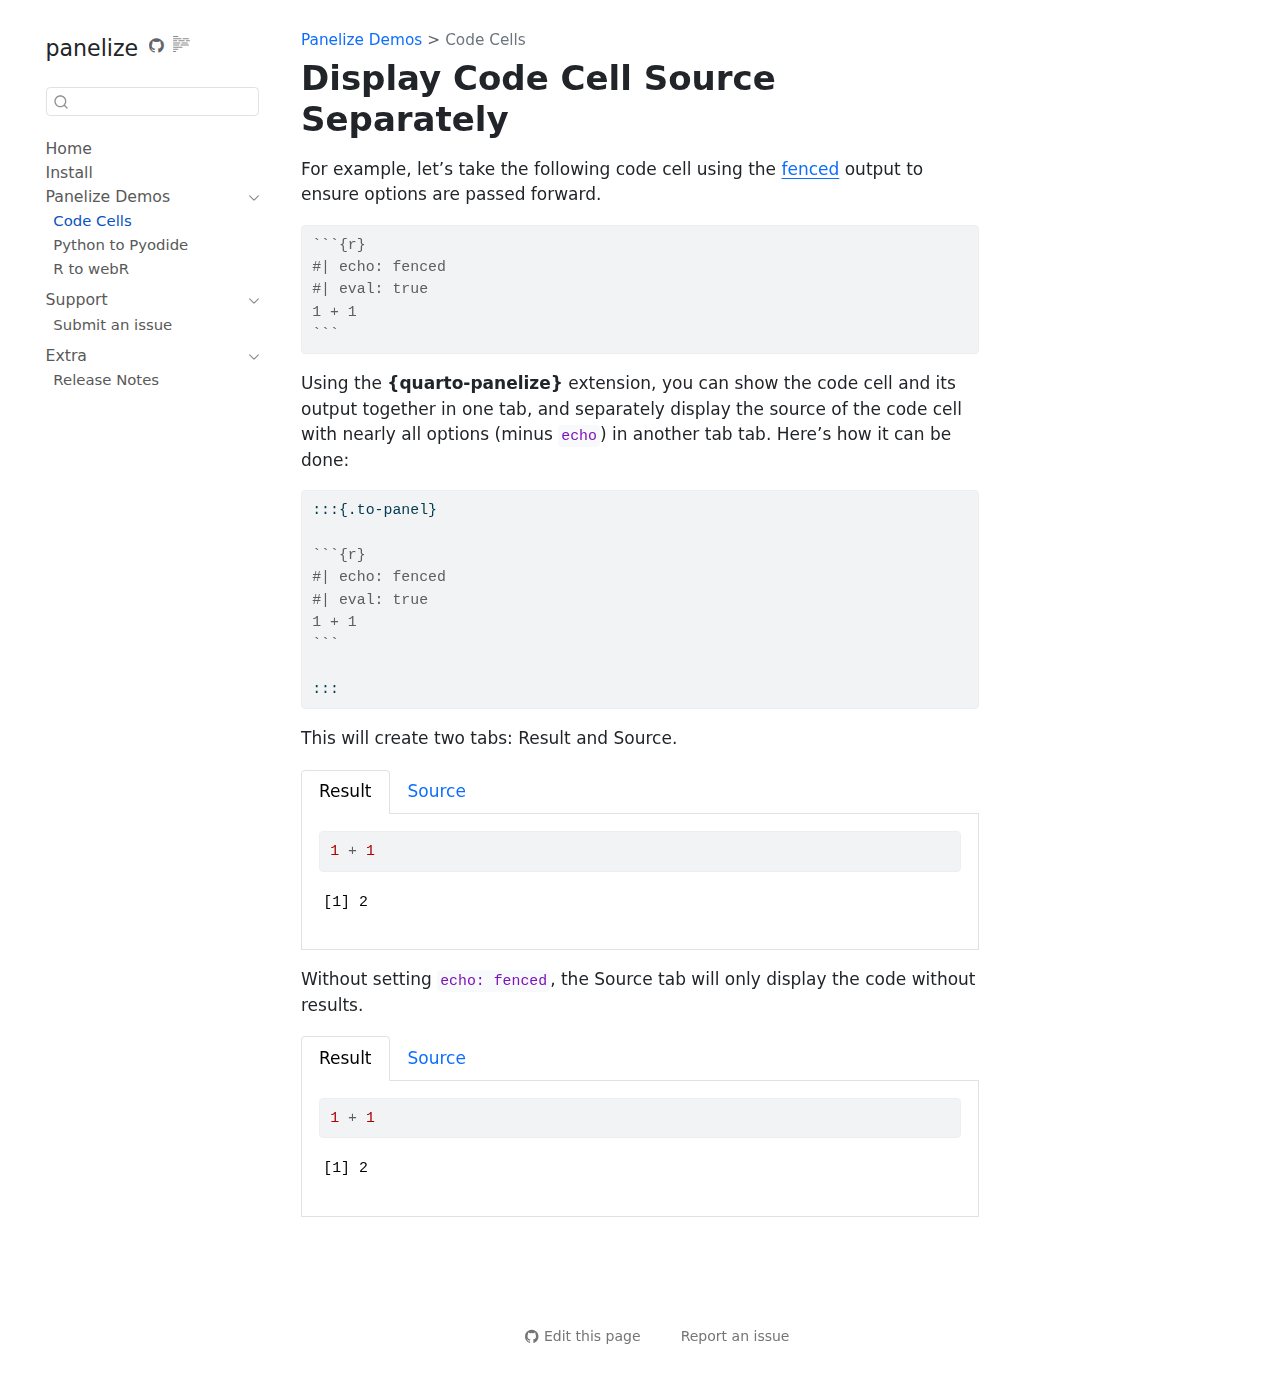
==== qpanelize-cell.html @ bc7ae016 "Built site for gh-pages" ====
<!DOCTYPE html>
<html xmlns="http://www.w3.org/1999/xhtml" lang="en" xml:lang="en"><head>

<meta charset="utf-8">
<meta name="generator" content="quarto-1.5.43">

<meta name="viewport" content="width=device-width, initial-scale=1.0, user-scalable=yes">


<title>panelize – Display Code Cell Source Separately</title>
<style>
code{white-space: pre-wrap;}
span.smallcaps{font-variant: small-caps;}
div.columns{display: flex; gap: min(4vw, 1.5em);}
div.column{flex: auto; overflow-x: auto;}
div.hanging-indent{margin-left: 1.5em; text-indent: -1.5em;}
ul.task-list{list-style: none;}
ul.task-list li input[type="checkbox"] {
  width: 0.8em;
  margin: 0 0.8em 0.2em -1em; /* quarto-specific, see https://github.com/quarto-dev/quarto-cli/issues/4556 */ 
  vertical-align: middle;
}
/* CSS for syntax highlighting */
pre > code.sourceCode { white-space: pre; position: relative; }
pre > code.sourceCode > span { line-height: 1.25; }
pre > code.sourceCode > span:empty { height: 1.2em; }
.sourceCode { overflow: visible; }
code.sourceCode > span { color: inherit; text-decoration: inherit; }
div.sourceCode { margin: 1em 0; }
pre.sourceCode { margin: 0; }
@media screen {
div.sourceCode { overflow: auto; }
}
@media print {
pre > code.sourceCode { white-space: pre-wrap; }
pre > code.sourceCode > span { display: inline-block; text-indent: -5em; padding-left: 5em; }
}
pre.numberSource code
  { counter-reset: source-line 0; }
pre.numberSource code > span
  { position: relative; left: -4em; counter-increment: source-line; }
pre.numberSource code > span > a:first-child::before
  { content: counter(source-line);
    position: relative; left: -1em; text-align: right; vertical-align: baseline;
    border: none; display: inline-block;
    -webkit-touch-callout: none; -webkit-user-select: none;
    -khtml-user-select: none; -moz-user-select: none;
    -ms-user-select: none; user-select: none;
    padding: 0 4px; width: 4em;
  }
pre.numberSource { margin-left: 3em;  padding-left: 4px; }
div.sourceCode
  {   }
@media screen {
pre > code.sourceCode > span > a:first-child::before { text-decoration: underline; }
}
</style>


<script src="site_libs/quarto-nav/quarto-nav.js"></script>
<script src="site_libs/quarto-nav/headroom.min.js"></script>
<script src="site_libs/clipboard/clipboard.min.js"></script>
<script src="site_libs/quarto-search/autocomplete.umd.js"></script>
<script src="site_libs/quarto-search/fuse.min.js"></script>
<script src="site_libs/quarto-search/quarto-search.js"></script>
<meta name="quarto:offset" content="./">
<script src="site_libs/quarto-html/quarto.js"></script>
<script src="site_libs/quarto-html/popper.min.js"></script>
<script src="site_libs/quarto-html/tippy.umd.min.js"></script>
<script src="site_libs/quarto-html/anchor.min.js"></script>
<link href="site_libs/quarto-html/tippy.css" rel="stylesheet">
<link href="site_libs/quarto-html/quarto-syntax-highlighting.css" rel="stylesheet" id="quarto-text-highlighting-styles">
<script src="site_libs/bootstrap/bootstrap.min.js"></script>
<link href="site_libs/bootstrap/bootstrap-icons.css" rel="stylesheet">
<link href="site_libs/bootstrap/bootstrap.min.css" rel="stylesheet" id="quarto-bootstrap" data-mode="light">
<script id="quarto-search-options" type="application/json">{
  "location": "sidebar",
  "copy-button": false,
  "collapse-after": 3,
  "panel-placement": "start",
  "type": "textbox",
  "limit": 50,
  "keyboard-shortcut": [
    "f",
    "/",
    "s"
  ],
  "show-item-context": false,
  "language": {
    "search-no-results-text": "No results",
    "search-matching-documents-text": "matching documents",
    "search-copy-link-title": "Copy link to search",
    "search-hide-matches-text": "Hide additional matches",
    "search-more-match-text": "more match in this document",
    "search-more-matches-text": "more matches in this document",
    "search-clear-button-title": "Clear",
    "search-text-placeholder": "",
    "search-detached-cancel-button-title": "Cancel",
    "search-submit-button-title": "Submit",
    "search-label": "Search"
  }
}</script>


</head>

<body class="nav-sidebar floating">

<div id="quarto-search-results"></div>
  <header id="quarto-header" class="headroom fixed-top">
  <nav class="quarto-secondary-nav">
    <div class="container-fluid d-flex">
      <button type="button" class="quarto-btn-toggle btn" data-bs-toggle="collapse" role="button" data-bs-target=".quarto-sidebar-collapse-item" aria-controls="quarto-sidebar" aria-expanded="false" aria-label="Toggle sidebar navigation" onclick="if (window.quartoToggleHeadroom) { window.quartoToggleHeadroom(); }">
        <i class="bi bi-layout-text-sidebar-reverse"></i>
      </button>
        <nav class="quarto-page-breadcrumbs" aria-label="breadcrumb"><ol class="breadcrumb"><li class="breadcrumb-item"><a href="./qpanelize-cell.html">Panelize Demos</a></li><li class="breadcrumb-item"><a href="./qpanelize-cell.html">Code Cells</a></li></ol></nav>
        <a class="flex-grow-1" role="navigation" data-bs-toggle="collapse" data-bs-target=".quarto-sidebar-collapse-item" aria-controls="quarto-sidebar" aria-expanded="false" aria-label="Toggle sidebar navigation" onclick="if (window.quartoToggleHeadroom) { window.quartoToggleHeadroom(); }">      
        </a>
      <button type="button" class="btn quarto-search-button" aria-label="Search" onclick="window.quartoOpenSearch();">
        <i class="bi bi-search"></i>
      </button>
    </div>
  </nav>
</header>
<!-- content -->
<div id="quarto-content" class="quarto-container page-columns page-rows-contents page-layout-article">
<!-- sidebar -->
  <nav id="quarto-sidebar" class="sidebar collapse collapse-horizontal quarto-sidebar-collapse-item sidebar-navigation floating overflow-auto">
    <div class="pt-lg-2 mt-2 text-left sidebar-header">
    <div class="sidebar-title mb-0 py-0">
      <a href="./">panelize</a> 
        <div class="sidebar-tools-main">
    <a href="https://github.com/coatless-quarto/panelize/" title="" class="quarto-navigation-tool px-1" aria-label=""><i class="bi bi-github"></i></a>
  <a href="" class="quarto-reader-toggle quarto-navigation-tool px-1" onclick="window.quartoToggleReader(); return false;" title="Toggle reader mode">
  <div class="quarto-reader-toggle-btn">
  <i class="bi"></i>
  </div>
</a>
</div>
    </div>
      </div>
        <div class="mt-2 flex-shrink-0 align-items-center">
        <div class="sidebar-search">
        <div id="quarto-search" class="" title="Search"></div>
        </div>
        </div>
    <div class="sidebar-menu-container"> 
    <ul class="list-unstyled mt-1">
        <li class="sidebar-item">
  <div class="sidebar-item-container"> 
  <a href="./index.html" class="sidebar-item-text sidebar-link">
 <span class="menu-text">Home</span></a>
  </div>
</li>
        <li class="sidebar-item">
  <div class="sidebar-item-container"> 
  <a href="./qpanelize-install.html" class="sidebar-item-text sidebar-link">
 <span class="menu-text">Install</span></a>
  </div>
</li>
        <li class="sidebar-item sidebar-item-section">
      <div class="sidebar-item-container"> 
            <a class="sidebar-item-text sidebar-link text-start" data-bs-toggle="collapse" data-bs-target="#quarto-sidebar-section-1" role="navigation" aria-expanded="true">
 <span class="menu-text">Panelize Demos</span></a>
          <a class="sidebar-item-toggle text-start" data-bs-toggle="collapse" data-bs-target="#quarto-sidebar-section-1" role="navigation" aria-expanded="true" aria-label="Toggle section">
            <i class="bi bi-chevron-right ms-2"></i>
          </a> 
      </div>
      <ul id="quarto-sidebar-section-1" class="collapse list-unstyled sidebar-section depth1 show">  
          <li class="sidebar-item">
  <div class="sidebar-item-container"> 
  <a href="./qpanelize-cell.html" class="sidebar-item-text sidebar-link active">
 <span class="menu-text">Code Cells</span></a>
  </div>
</li>
          <li class="sidebar-item">
  <div class="sidebar-item-container"> 
  <a href="./qpanelize-pyodide.html" class="sidebar-item-text sidebar-link">
 <span class="menu-text">Python to Pyodide</span></a>
  </div>
</li>
          <li class="sidebar-item">
  <div class="sidebar-item-container"> 
  <a href="./qpanelize-webr.html" class="sidebar-item-text sidebar-link">
 <span class="menu-text">R to webR</span></a>
  </div>
</li>
      </ul>
  </li>
        <li class="sidebar-item sidebar-item-section">
      <div class="sidebar-item-container"> 
            <a class="sidebar-item-text sidebar-link text-start" data-bs-toggle="collapse" data-bs-target="#quarto-sidebar-section-2" role="navigation" aria-expanded="true">
 <span class="menu-text">Support</span></a>
          <a class="sidebar-item-toggle text-start" data-bs-toggle="collapse" data-bs-target="#quarto-sidebar-section-2" role="navigation" aria-expanded="true" aria-label="Toggle section">
            <i class="bi bi-chevron-right ms-2"></i>
          </a> 
      </div>
      <ul id="quarto-sidebar-section-2" class="collapse list-unstyled sidebar-section depth1 show">  
          <li class="sidebar-item">
  <div class="sidebar-item-container"> 
  <a href="https://github.com/coatless-quarto/panelize/issues/new/choose" class="sidebar-item-text sidebar-link">
 <span class="menu-text">Submit an issue</span></a>
  </div>
</li>
      </ul>
  </li>
        <li class="sidebar-item sidebar-item-section">
      <div class="sidebar-item-container"> 
            <a class="sidebar-item-text sidebar-link text-start" data-bs-toggle="collapse" data-bs-target="#quarto-sidebar-section-3" role="navigation" aria-expanded="true">
 <span class="menu-text">Extra</span></a>
          <a class="sidebar-item-toggle text-start" data-bs-toggle="collapse" data-bs-target="#quarto-sidebar-section-3" role="navigation" aria-expanded="true" aria-label="Toggle section">
            <i class="bi bi-chevron-right ms-2"></i>
          </a> 
      </div>
      <ul id="quarto-sidebar-section-3" class="collapse list-unstyled sidebar-section depth1 show">  
          <li class="sidebar-item">
  <div class="sidebar-item-container"> 
  <a href="./qpanelize-release-notes.html" class="sidebar-item-text sidebar-link">
 <span class="menu-text">Release Notes</span></a>
  </div>
</li>
      </ul>
  </li>
    </ul>
    </div>
</nav>
<div id="quarto-sidebar-glass" class="quarto-sidebar-collapse-item" data-bs-toggle="collapse" data-bs-target=".quarto-sidebar-collapse-item"></div>
<!-- margin-sidebar -->
    <div id="quarto-margin-sidebar" class="sidebar margin-sidebar zindex-bottom">
        
    </div>
<!-- main -->
<main class="content" id="quarto-document-content">

<header id="title-block-header" class="quarto-title-block default"><nav class="quarto-page-breadcrumbs quarto-title-breadcrumbs d-none d-lg-block" aria-label="breadcrumb"><ol class="breadcrumb"><li class="breadcrumb-item"><a href="./qpanelize-cell.html">Panelize Demos</a></li><li class="breadcrumb-item"><a href="./qpanelize-cell.html">Code Cells</a></li></ol></nav>
<div class="quarto-title">
<h1 class="title">Display Code Cell Source Separately</h1>
</div>



<div class="quarto-title-meta">

    
  
    
  </div>
  


</header>


<p>For example, let’s take the following code cell using the <a href="https://quarto.org/docs/computations/execution-options.html#fenced-echo">fenced</a> output to ensure options are passed forward.</p>
<div class="sourceCode" id="cb1"><pre class="sourceCode markdown md code-with-copy"><code class="sourceCode markdown"><span id="cb1-1"><a href="#cb1-1" aria-hidden="true" tabindex="-1"></a><span class="in">```{r}</span></span>
<span id="cb1-2"><a href="#cb1-2" aria-hidden="true" tabindex="-1"></a><span class="in">#| echo: fenced</span></span>
<span id="cb1-3"><a href="#cb1-3" aria-hidden="true" tabindex="-1"></a><span class="in">#| eval: true</span></span>
<span id="cb1-4"><a href="#cb1-4" aria-hidden="true" tabindex="-1"></a><span class="in">1 + 1</span></span>
<span id="cb1-5"><a href="#cb1-5" aria-hidden="true" tabindex="-1"></a><span class="in">```</span></span></code><button title="Copy to Clipboard" class="code-copy-button"><i class="bi"></i></button></pre></div>
<p>Using the <strong>{quarto-panelize}</strong> extension, you can show the code cell and its output together in one tab, and separately display the source of the code cell with nearly all options (minus <code>echo</code>) in another tab tab. Here’s how it can be done:</p>
<div class="sourceCode" id="cb2"><pre class="sourceCode markdown md code-with-copy"><code class="sourceCode markdown"><span id="cb2-1"><a href="#cb2-1" aria-hidden="true" tabindex="-1"></a>:::{.to-panel}</span>
<span id="cb2-2"><a href="#cb2-2" aria-hidden="true" tabindex="-1"></a></span>
<span id="cb2-3"><a href="#cb2-3" aria-hidden="true" tabindex="-1"></a><span class="in">```{r}</span></span>
<span id="cb2-4"><a href="#cb2-4" aria-hidden="true" tabindex="-1"></a><span class="in">#| echo: fenced</span></span>
<span id="cb2-5"><a href="#cb2-5" aria-hidden="true" tabindex="-1"></a><span class="in">#| eval: true</span></span>
<span id="cb2-6"><a href="#cb2-6" aria-hidden="true" tabindex="-1"></a><span class="in">1 + 1</span></span>
<span id="cb2-7"><a href="#cb2-7" aria-hidden="true" tabindex="-1"></a><span class="in">```</span></span>
<span id="cb2-8"><a href="#cb2-8" aria-hidden="true" tabindex="-1"></a></span>
<span id="cb2-9"><a href="#cb2-9" aria-hidden="true" tabindex="-1"></a>:::</span></code><button title="Copy to Clipboard" class="code-copy-button"><i class="bi"></i></button></pre></div>
<p>This will create two tabs: Result and Source.</p>
<div class="tabset-margin-container"></div><div class="panel-tabset">
<ul class="nav nav-tabs" role="tablist"><li class="nav-item" role="presentation"><a class="nav-link active" id="tabset-1-1-tab" data-bs-toggle="tab" data-bs-target="#tabset-1-1" role="tab" aria-controls="tabset-1-1" aria-selected="true" aria-current="page">Result</a></li><li class="nav-item" role="presentation"><a class="nav-link" id="tabset-1-2-tab" data-bs-toggle="tab" data-bs-target="#tabset-1-2" role="tab" aria-controls="tabset-1-2" aria-selected="false">Source</a></li></ul>
<div class="tab-content">
<div id="tabset-1-1" class="tab-pane active" role="tabpanel" aria-labelledby="tabset-1-1-tab">
<div class="sourceCode cell-code" id="cb3"><pre class="sourceCode r code-with-copy"><code class="sourceCode r"><span id="cb3-1"><a href="#cb3-1" aria-hidden="true" tabindex="-1"></a><span class="dv">1</span> <span class="sc">+</span> <span class="dv">1</span></span></code><button title="Copy to Clipboard" class="code-copy-button"><i class="bi"></i></button></pre></div>
<div class="cell-output cell-output-stdout">
<pre><code>[1] 2</code></pre>
</div>
</div>
<div id="tabset-1-2" class="tab-pane" role="tabpanel" aria-labelledby="tabset-1-2-tab">
<div class="sourceCode cell-code" id="cb5"><pre class="sourceCode markdown md code-with-copy"><code class="sourceCode markdown"><span id="cb5-1"><a href="#cb5-1" aria-hidden="true" tabindex="-1"></a><span class="in">```{r}</span></span>
<span id="cb5-2"><a href="#cb5-2" aria-hidden="true" tabindex="-1"></a><span class="in">#| eval: true</span></span>
<span id="cb5-3"><a href="#cb5-3" aria-hidden="true" tabindex="-1"></a><span class="in">1 + 1</span></span>
<span id="cb5-4"><a href="#cb5-4" aria-hidden="true" tabindex="-1"></a><span class="in">```</span></span></code><button title="Copy to Clipboard" class="code-copy-button"><i class="bi"></i></button></pre></div>
</div>
</div>
</div>
<p>Without setting <code>echo: fenced</code>, the Source tab will only display the code without results.</p>
<div class="tabset-margin-container"></div><div class="panel-tabset">
<ul class="nav nav-tabs" role="tablist"><li class="nav-item" role="presentation"><a class="nav-link active" id="tabset-2-1-tab" data-bs-toggle="tab" data-bs-target="#tabset-2-1" role="tab" aria-controls="tabset-2-1" aria-selected="true">Result</a></li><li class="nav-item" role="presentation"><a class="nav-link" id="tabset-2-2-tab" data-bs-toggle="tab" data-bs-target="#tabset-2-2" role="tab" aria-controls="tabset-2-2" aria-selected="false">Source</a></li></ul>
<div class="tab-content">
<div id="tabset-2-1" class="tab-pane active" role="tabpanel" aria-labelledby="tabset-2-1-tab">
<div class="sourceCode cell-code" id="cb6"><pre class="sourceCode r code-with-copy"><code class="sourceCode r"><span id="cb6-1"><a href="#cb6-1" aria-hidden="true" tabindex="-1"></a><span class="dv">1</span> <span class="sc">+</span> <span class="dv">1</span></span></code><button title="Copy to Clipboard" class="code-copy-button"><i class="bi"></i></button></pre></div>
<div class="cell-output cell-output-stdout">
<pre><code>[1] 2</code></pre>
</div>
</div>
<div id="tabset-2-2" class="tab-pane" role="tabpanel" aria-labelledby="tabset-2-2-tab">
<div class="sourceCode cell-code" id="cb8"><pre class="sourceCode md code-with-copy"><code class="sourceCode markdown"><span id="cb8-1"><a href="#cb8-1" aria-hidden="true" tabindex="-1"></a>1 + 1</span></code><button title="Copy to Clipboard" class="code-copy-button"><i class="bi"></i></button></pre></div>
</div>
</div>
</div>



</main> <!-- /main -->
<script id="quarto-html-after-body" type="application/javascript">
window.document.addEventListener("DOMContentLoaded", function (event) {
  const toggleBodyColorMode = (bsSheetEl) => {
    const mode = bsSheetEl.getAttribute("data-mode");
    const bodyEl = window.document.querySelector("body");
    if (mode === "dark") {
      bodyEl.classList.add("quarto-dark");
      bodyEl.classList.remove("quarto-light");
    } else {
      bodyEl.classList.add("quarto-light");
      bodyEl.classList.remove("quarto-dark");
    }
  }
  const toggleBodyColorPrimary = () => {
    const bsSheetEl = window.document.querySelector("link#quarto-bootstrap");
    if (bsSheetEl) {
      toggleBodyColorMode(bsSheetEl);
    }
  }
  toggleBodyColorPrimary();  
  const icon = "";
  const anchorJS = new window.AnchorJS();
  anchorJS.options = {
    placement: 'right',
    icon: icon
  };
  anchorJS.add('.anchored');
  const isCodeAnnotation = (el) => {
    for (const clz of el.classList) {
      if (clz.startsWith('code-annotation-')) {                     
        return true;
      }
    }
    return false;
  }
  const onCopySuccess = function(e) {
    // button target
    const button = e.trigger;
    // don't keep focus
    button.blur();
    // flash "checked"
    button.classList.add('code-copy-button-checked');
    var currentTitle = button.getAttribute("title");
    button.setAttribute("title", "Copied!");
    let tooltip;
    if (window.bootstrap) {
      button.setAttribute("data-bs-toggle", "tooltip");
      button.setAttribute("data-bs-placement", "left");
      button.setAttribute("data-bs-title", "Copied!");
      tooltip = new bootstrap.Tooltip(button, 
        { trigger: "manual", 
          customClass: "code-copy-button-tooltip",
          offset: [0, -8]});
      tooltip.show();    
    }
    setTimeout(function() {
      if (tooltip) {
        tooltip.hide();
        button.removeAttribute("data-bs-title");
        button.removeAttribute("data-bs-toggle");
        button.removeAttribute("data-bs-placement");
      }
      button.setAttribute("title", currentTitle);
      button.classList.remove('code-copy-button-checked');
    }, 1000);
    // clear code selection
    e.clearSelection();
  }
  const getTextToCopy = function(trigger) {
      const codeEl = trigger.previousElementSibling.cloneNode(true);
      for (const childEl of codeEl.children) {
        if (isCodeAnnotation(childEl)) {
          childEl.remove();
        }
      }
      return codeEl.innerText;
  }
  const clipboard = new window.ClipboardJS('.code-copy-button:not([data-in-quarto-modal])', {
    text: getTextToCopy
  });
  clipboard.on('success', onCopySuccess);
  if (window.document.getElementById('quarto-embedded-source-code-modal')) {
    // For code content inside modals, clipBoardJS needs to be initialized with a container option
    // TODO: Check when it could be a function (https://github.com/zenorocha/clipboard.js/issues/860)
    const clipboardModal = new window.ClipboardJS('.code-copy-button[data-in-quarto-modal]', {
      text: getTextToCopy,
      container: window.document.getElementById('quarto-embedded-source-code-modal')
    });
    clipboardModal.on('success', onCopySuccess);
  }
    var localhostRegex = new RegExp(/^(?:http|https):\/\/localhost\:?[0-9]*\//);
    var mailtoRegex = new RegExp(/^mailto:/);
      var filterRegex = new RegExp("https:\/\/coatless-quarto\.github\.io\/panelize\/");
    var isInternal = (href) => {
        return filterRegex.test(href) || localhostRegex.test(href) || mailtoRegex.test(href);
    }
    // Inspect non-navigation links and adorn them if external
 	var links = window.document.querySelectorAll('a[href]:not(.nav-link):not(.navbar-brand):not(.toc-action):not(.sidebar-link):not(.sidebar-item-toggle):not(.pagination-link):not(.no-external):not([aria-hidden]):not(.dropdown-item):not(.quarto-navigation-tool):not(.about-link)');
    for (var i=0; i<links.length; i++) {
      const link = links[i];
      if (!isInternal(link.href)) {
        // undo the damage that might have been done by quarto-nav.js in the case of
        // links that we want to consider external
        if (link.dataset.originalHref !== undefined) {
          link.href = link.dataset.originalHref;
        }
      }
    }
  function tippyHover(el, contentFn, onTriggerFn, onUntriggerFn) {
    const config = {
      allowHTML: true,
      maxWidth: 500,
      delay: 100,
      arrow: false,
      appendTo: function(el) {
          return el.parentElement;
      },
      interactive: true,
      interactiveBorder: 10,
      theme: 'quarto',
      placement: 'bottom-start',
    };
    if (contentFn) {
      config.content = contentFn;
    }
    if (onTriggerFn) {
      config.onTrigger = onTriggerFn;
    }
    if (onUntriggerFn) {
      config.onUntrigger = onUntriggerFn;
    }
    window.tippy(el, config); 
  }
  const noterefs = window.document.querySelectorAll('a[role="doc-noteref"]');
  for (var i=0; i<noterefs.length; i++) {
    const ref = noterefs[i];
    tippyHover(ref, function() {
      // use id or data attribute instead here
      let href = ref.getAttribute('data-footnote-href') || ref.getAttribute('href');
      try { href = new URL(href).hash; } catch {}
      const id = href.replace(/^#\/?/, "");
      const note = window.document.getElementById(id);
      if (note) {
        return note.innerHTML;
      } else {
        return "";
      }
    });
  }
  const xrefs = window.document.querySelectorAll('a.quarto-xref');
  const processXRef = (id, note) => {
    // Strip column container classes
    const stripColumnClz = (el) => {
      el.classList.remove("page-full", "page-columns");
      if (el.children) {
        for (const child of el.children) {
          stripColumnClz(child);
        }
      }
    }
    stripColumnClz(note)
    if (id === null || id.startsWith('sec-')) {
      // Special case sections, only their first couple elements
      const container = document.createElement("div");
      if (note.children && note.children.length > 2) {
        container.appendChild(note.children[0].cloneNode(true));
        for (let i = 1; i < note.children.length; i++) {
          const child = note.children[i];
          if (child.tagName === "P" && child.innerText === "") {
            continue;
          } else {
            container.appendChild(child.cloneNode(true));
            break;
          }
        }
        if (window.Quarto?.typesetMath) {
          window.Quarto.typesetMath(container);
        }
        return container.innerHTML
      } else {
        if (window.Quarto?.typesetMath) {
          window.Quarto.typesetMath(note);
        }
        return note.innerHTML;
      }
    } else {
      // Remove any anchor links if they are present
      const anchorLink = note.querySelector('a.anchorjs-link');
      if (anchorLink) {
        anchorLink.remove();
      }
      if (window.Quarto?.typesetMath) {
        window.Quarto.typesetMath(note);
      }
      // TODO in 1.5, we should make sure this works without a callout special case
      if (note.classList.contains("callout")) {
        return note.outerHTML;
      } else {
        return note.innerHTML;
      }
    }
  }
  for (var i=0; i<xrefs.length; i++) {
    const xref = xrefs[i];
    tippyHover(xref, undefined, function(instance) {
      instance.disable();
      let url = xref.getAttribute('href');
      let hash = undefined; 
      if (url.startsWith('#')) {
        hash = url;
      } else {
        try { hash = new URL(url).hash; } catch {}
      }
      if (hash) {
        const id = hash.replace(/^#\/?/, "");
        const note = window.document.getElementById(id);
        if (note !== null) {
          try {
            const html = processXRef(id, note.cloneNode(true));
            instance.setContent(html);
          } finally {
            instance.enable();
            instance.show();
          }
        } else {
          // See if we can fetch this
          fetch(url.split('#')[0])
          .then(res => res.text())
          .then(html => {
            const parser = new DOMParser();
            const htmlDoc = parser.parseFromString(html, "text/html");
            const note = htmlDoc.getElementById(id);
            if (note !== null) {
              const html = processXRef(id, note);
              instance.setContent(html);
            } 
          }).finally(() => {
            instance.enable();
            instance.show();
          });
        }
      } else {
        // See if we can fetch a full url (with no hash to target)
        // This is a special case and we should probably do some content thinning / targeting
        fetch(url)
        .then(res => res.text())
        .then(html => {
          const parser = new DOMParser();
          const htmlDoc = parser.parseFromString(html, "text/html");
          const note = htmlDoc.querySelector('main.content');
          if (note !== null) {
            // This should only happen for chapter cross references
            // (since there is no id in the URL)
            // remove the first header
            if (note.children.length > 0 && note.children[0].tagName === "HEADER") {
              note.children[0].remove();
            }
            const html = processXRef(null, note);
            instance.setContent(html);
          } 
        }).finally(() => {
          instance.enable();
          instance.show();
        });
      }
    }, function(instance) {
    });
  }
      let selectedAnnoteEl;
      const selectorForAnnotation = ( cell, annotation) => {
        let cellAttr = 'data-code-cell="' + cell + '"';
        let lineAttr = 'data-code-annotation="' +  annotation + '"';
        const selector = 'span[' + cellAttr + '][' + lineAttr + ']';
        return selector;
      }
      const selectCodeLines = (annoteEl) => {
        const doc = window.document;
        const targetCell = annoteEl.getAttribute("data-target-cell");
        const targetAnnotation = annoteEl.getAttribute("data-target-annotation");
        const annoteSpan = window.document.querySelector(selectorForAnnotation(targetCell, targetAnnotation));
        const lines = annoteSpan.getAttribute("data-code-lines").split(",");
        const lineIds = lines.map((line) => {
          return targetCell + "-" + line;
        })
        let top = null;
        let height = null;
        let parent = null;
        if (lineIds.length > 0) {
            //compute the position of the single el (top and bottom and make a div)
            const el = window.document.getElementById(lineIds[0]);
            top = el.offsetTop;
            height = el.offsetHeight;
            parent = el.parentElement.parentElement;
          if (lineIds.length > 1) {
            const lastEl = window.document.getElementById(lineIds[lineIds.length - 1]);
            const bottom = lastEl.offsetTop + lastEl.offsetHeight;
            height = bottom - top;
          }
          if (top !== null && height !== null && parent !== null) {
            // cook up a div (if necessary) and position it 
            let div = window.document.getElementById("code-annotation-line-highlight");
            if (div === null) {
              div = window.document.createElement("div");
              div.setAttribute("id", "code-annotation-line-highlight");
              div.style.position = 'absolute';
              parent.appendChild(div);
            }
            div.style.top = top - 2 + "px";
            div.style.height = height + 4 + "px";
            div.style.left = 0;
            let gutterDiv = window.document.getElementById("code-annotation-line-highlight-gutter");
            if (gutterDiv === null) {
              gutterDiv = window.document.createElement("div");
              gutterDiv.setAttribute("id", "code-annotation-line-highlight-gutter");
              gutterDiv.style.position = 'absolute';
              const codeCell = window.document.getElementById(targetCell);
              const gutter = codeCell.querySelector('.code-annotation-gutter');
              gutter.appendChild(gutterDiv);
            }
            gutterDiv.style.top = top - 2 + "px";
            gutterDiv.style.height = height + 4 + "px";
          }
          selectedAnnoteEl = annoteEl;
        }
      };
      const unselectCodeLines = () => {
        const elementsIds = ["code-annotation-line-highlight", "code-annotation-line-highlight-gutter"];
        elementsIds.forEach((elId) => {
          const div = window.document.getElementById(elId);
          if (div) {
            div.remove();
          }
        });
        selectedAnnoteEl = undefined;
      };
        // Handle positioning of the toggle
    window.addEventListener(
      "resize",
      throttle(() => {
        elRect = undefined;
        if (selectedAnnoteEl) {
          selectCodeLines(selectedAnnoteEl);
        }
      }, 10)
    );
    function throttle(fn, ms) {
    let throttle = false;
    let timer;
      return (...args) => {
        if(!throttle) { // first call gets through
            fn.apply(this, args);
            throttle = true;
        } else { // all the others get throttled
            if(timer) clearTimeout(timer); // cancel #2
            timer = setTimeout(() => {
              fn.apply(this, args);
              timer = throttle = false;
            }, ms);
        }
      };
    }
      // Attach click handler to the DT
      const annoteDls = window.document.querySelectorAll('dt[data-target-cell]');
      for (const annoteDlNode of annoteDls) {
        annoteDlNode.addEventListener('click', (event) => {
          const clickedEl = event.target;
          if (clickedEl !== selectedAnnoteEl) {
            unselectCodeLines();
            const activeEl = window.document.querySelector('dt[data-target-cell].code-annotation-active');
            if (activeEl) {
              activeEl.classList.remove('code-annotation-active');
            }
            selectCodeLines(clickedEl);
            clickedEl.classList.add('code-annotation-active');
          } else {
            // Unselect the line
            unselectCodeLines();
            clickedEl.classList.remove('code-annotation-active');
          }
        });
      }
  const findCites = (el) => {
    const parentEl = el.parentElement;
    if (parentEl) {
      const cites = parentEl.dataset.cites;
      if (cites) {
        return {
          el,
          cites: cites.split(' ')
        };
      } else {
        return findCites(el.parentElement)
      }
    } else {
      return undefined;
    }
  };
  var bibliorefs = window.document.querySelectorAll('a[role="doc-biblioref"]');
  for (var i=0; i<bibliorefs.length; i++) {
    const ref = bibliorefs[i];
    const citeInfo = findCites(ref);
    if (citeInfo) {
      tippyHover(citeInfo.el, function() {
        var popup = window.document.createElement('div');
        citeInfo.cites.forEach(function(cite) {
          var citeDiv = window.document.createElement('div');
          citeDiv.classList.add('hanging-indent');
          citeDiv.classList.add('csl-entry');
          var biblioDiv = window.document.getElementById('ref-' + cite);
          if (biblioDiv) {
            citeDiv.innerHTML = biblioDiv.innerHTML;
          }
          popup.appendChild(citeDiv);
        });
        return popup.innerHTML;
      });
    }
  }
});
</script>
</div> <!-- /content -->




<footer class="footer"><div class="nav-footer"><div class="nav-footer-center"><div class="toc-actions"><ul><li><a href="https://github.com/coatless-quarto/panelize/edit/main/qpanelize-cell.qmd" class="toc-action"><i class="bi bi-github"></i>Edit this page</a></li><li><a href="https://github.com/coatless-quarto/panelize/issues/new" class="toc-action"><i class="bi empty"></i>Report an issue</a></li></ul></div></div></div></footer></body></html>
---- site_libs/quarto-html/tippy.css ----
.tippy-box[data-animation=fade][data-state=hidden]{opacity:0}[data-tippy-root]{max-width:calc(100vw - 10px)}.tippy-box{position:relative;background-color:#333;color:#fff;border-radius:4px;font-size:14px;line-height:1.4;white-space:normal;outline:0;transition-property:transform,visibility,opacity}.tippy-box[data-placement^=top]>.tippy-arrow{bottom:0}.tippy-box[data-placement^=top]>.tippy-arrow:before{bottom:-7px;left:0;border-width:8px 8px 0;border-top-color:initial;transform-origin:center top}.tippy-box[data-placement^=bottom]>.tippy-arrow{top:0}.tippy-box[data-placement^=bottom]>.tippy-arrow:before{top:-7px;left:0;border-width:0 8px 8px;border-bottom-color:initial;transform-origin:center bottom}.tippy-box[data-placement^=left]>.tippy-arrow{right:0}.tippy-box[data-placement^=left]>.tippy-arrow:before{border-width:8px 0 8px 8px;border-left-color:initial;right:-7px;transform-origin:center left}.tippy-box[data-placement^=right]>.tippy-arrow{left:0}.tippy-box[data-placement^=right]>.tippy-arrow:before{left:-7px;border-width:8px 8px 8px 0;border-right-color:initial;transform-origin:center right}.tippy-box[data-inertia][data-state=visible]{transition-timing-function:cubic-bezier(.54,1.5,.38,1.11)}.tippy-arrow{width:16px;height:16px;color:#333}.tippy-arrow:before{content:"";position:absolute;border-color:transparent;border-style:solid}.tippy-content{position:relative;padding:5px 9px;z-index:1}
---- site_libs/quarto-html/quarto-syntax-highlighting.css ----
/* quarto syntax highlight colors */
:root {
  --quarto-hl-ot-color: #003B4F;
  --quarto-hl-at-color: #657422;
  --quarto-hl-ss-color: #20794D;
  --quarto-hl-an-color: #5E5E5E;
  --quarto-hl-fu-color: #4758AB;
  --quarto-hl-st-color: #20794D;
  --quarto-hl-cf-color: #003B4F;
  --quarto-hl-op-color: #5E5E5E;
  --quarto-hl-er-color: #AD0000;
  --quarto-hl-bn-color: #AD0000;
  --quarto-hl-al-color: #AD0000;
  --quarto-hl-va-color: #111111;
  --quarto-hl-bu-color: inherit;
  --quarto-hl-ex-color: inherit;
  --quarto-hl-pp-color: #AD0000;
  --quarto-hl-in-color: #5E5E5E;
  --quarto-hl-vs-color: #20794D;
  --quarto-hl-wa-color: #5E5E5E;
  --quarto-hl-do-color: #5E5E5E;
  --quarto-hl-im-color: #00769E;
  --quarto-hl-ch-color: #20794D;
  --quarto-hl-dt-color: #AD0000;
  --quarto-hl-fl-color: #AD0000;
  --quarto-hl-co-color: #5E5E5E;
  --quarto-hl-cv-color: #5E5E5E;
  --quarto-hl-cn-color: #8f5902;
  --quarto-hl-sc-color: #5E5E5E;
  --quarto-hl-dv-color: #AD0000;
  --quarto-hl-kw-color: #003B4F;
}

/* other quarto variables */
:root {
  --quarto-font-monospace: SFMono-Regular, Menlo, Monaco, Consolas, "Liberation Mono", "Courier New", monospace;
}

pre > code.sourceCode > span {
  color: #003B4F;
}

code span {
  color: #003B4F;
}

code.sourceCode > span {
  color: #003B4F;
}

div.sourceCode,
div.sourceCode pre.sourceCode {
  color: #003B4F;
}

code span.ot {
  color: #003B4F;
  font-style: inherit;
}

code span.at {
  color: #657422;
  font-style: inherit;
}

code span.ss {
  color: #20794D;
  font-style: inherit;
}

code span.an {
  color: #5E5E5E;
  font-style: inherit;
}

code span.fu {
  color: #4758AB;
  font-style: inherit;
}

code span.st {
  color: #20794D;
  font-style: inherit;
}

code span.cf {
  color: #003B4F;
  font-weight: bold;
  font-style: inherit;
}

code span.op {
  color: #5E5E5E;
  font-style: inherit;
}

code span.er {
  color: #AD0000;
  font-style: inherit;
}

code span.bn {
  color: #AD0000;
  font-style: inherit;
}

code span.al {
  color: #AD0000;
  font-style: inherit;
}

code span.va {
  color: #111111;
  font-style: inherit;
}

code span.bu {
  font-style: inherit;
}

code span.ex {
  font-style: inherit;
}

code span.pp {
  color: #AD0000;
  font-style: inherit;
}

code span.in {
  color: #5E5E5E;
  font-style: inherit;
}

code span.vs {
  color: #20794D;
  font-style: inherit;
}

code span.wa {
  color: #5E5E5E;
  font-style: italic;
}

code span.do {
  color: #5E5E5E;
  font-style: italic;
}

code span.im {
  color: #00769E;
  font-style: inherit;
}

code span.ch {
  color: #20794D;
  font-style: inherit;
}

code span.dt {
  color: #AD0000;
  font-style: inherit;
}

code span.fl {
  color: #AD0000;
  font-style: inherit;
}

code span.co {
  color: #5E5E5E;
  font-style: inherit;
}

code span.cv {
  color: #5E5E5E;
  font-style: italic;
}

code span.cn {
  color: #8f5902;
  font-style: inherit;
}

code span.sc {
  color: #5E5E5E;
  font-style: inherit;
}

code span.dv {
  color: #AD0000;
  font-style: inherit;
}

code span.kw {
  color: #003B4F;
  font-weight: bold;
  font-style: inherit;
}

.prevent-inlining {
  content: "</";
}

/*# sourceMappingURL=debc5d5d77c3f9108843748ff7464032.css.map */
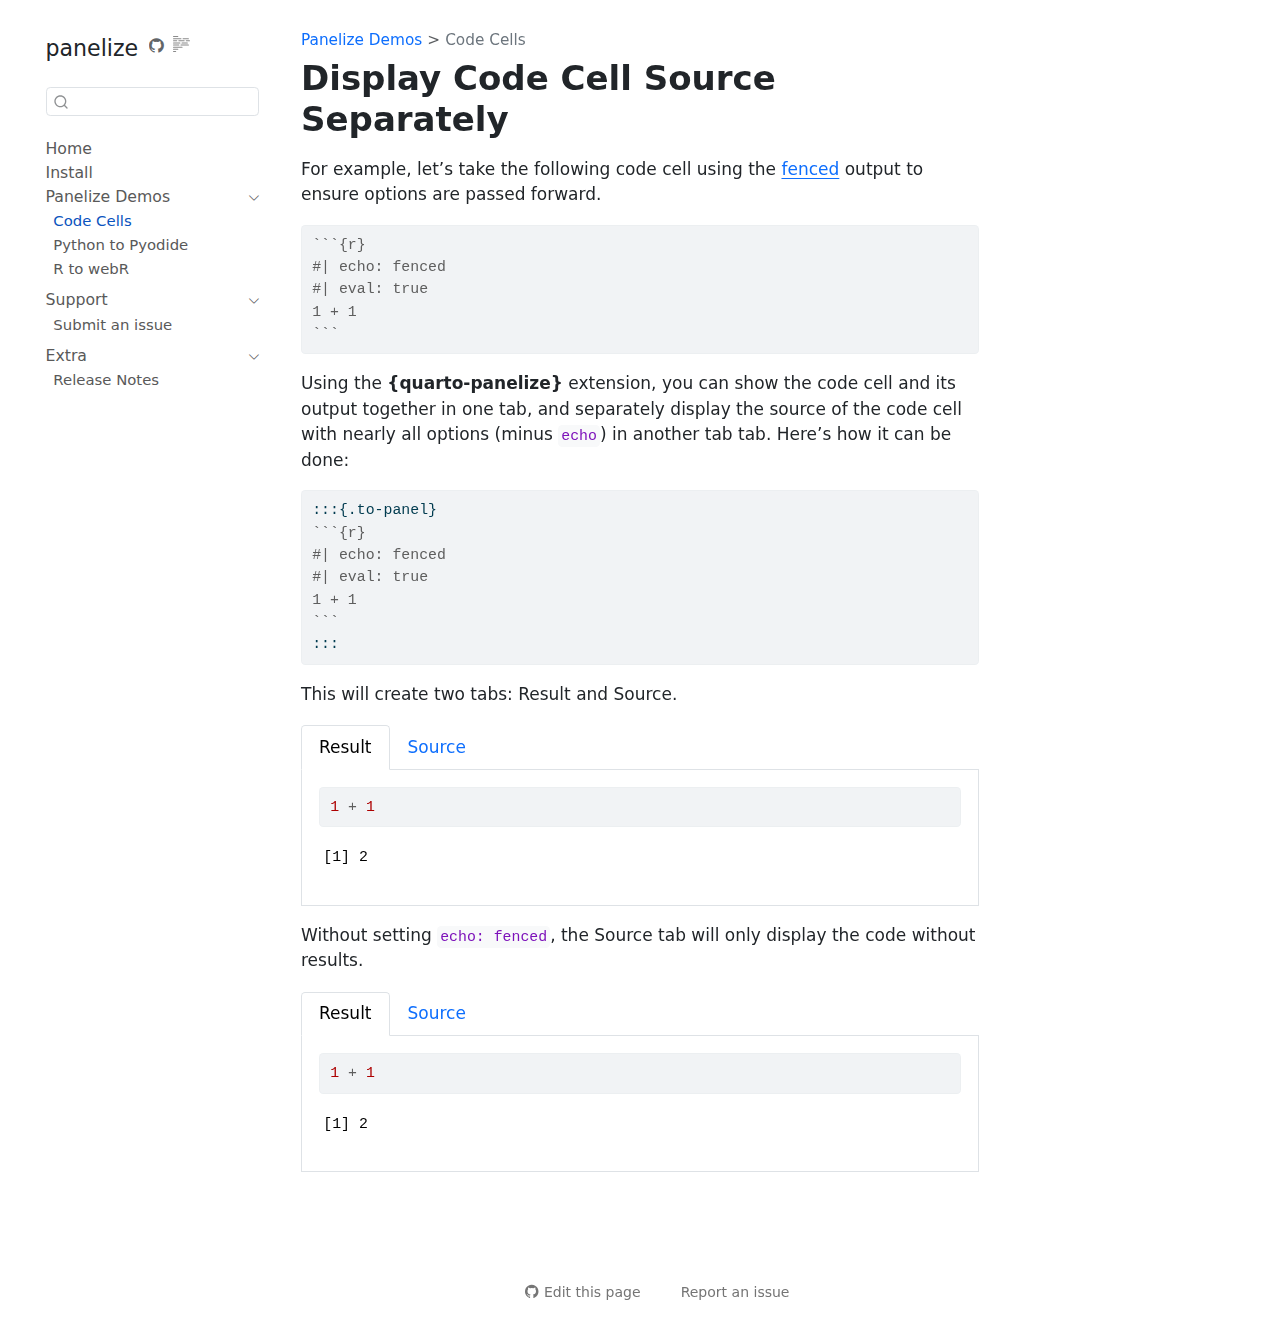
==== commit f23f8644: "Built site for gh-pages" ====
--- a/qpanelize-cell.html
+++ b/qpanelize-cell.html
@@ -259,14 +259,12 @@
 <span id="cb1-5"><a href="#cb1-5" aria-hidden="true" tabindex="-1"></a><span class="in">```</span></span></code><button title="Copy to Clipboard" class="code-copy-button"><i class="bi"></i></button></pre></div>
 <p>Using the <strong>{quarto-panelize}</strong> extension, you can show the code cell and its output together in one tab, and separately display the source of the code cell with nearly all options (minus <code>echo</code>) in another tab tab. Here’s how it can be done:</p>
 <div class="sourceCode" id="cb2"><pre class="sourceCode markdown md code-with-copy"><code class="sourceCode markdown"><span id="cb2-1"><a href="#cb2-1" aria-hidden="true" tabindex="-1"></a>:::{.to-panel}</span>
-<span id="cb2-2"><a href="#cb2-2" aria-hidden="true" tabindex="-1"></a></span>
-<span id="cb2-3"><a href="#cb2-3" aria-hidden="true" tabindex="-1"></a><span class="in">```{r}</span></span>
-<span id="cb2-4"><a href="#cb2-4" aria-hidden="true" tabindex="-1"></a><span class="in">#| echo: fenced</span></span>
-<span id="cb2-5"><a href="#cb2-5" aria-hidden="true" tabindex="-1"></a><span class="in">#| eval: true</span></span>
-<span id="cb2-6"><a href="#cb2-6" aria-hidden="true" tabindex="-1"></a><span class="in">1 + 1</span></span>
-<span id="cb2-7"><a href="#cb2-7" aria-hidden="true" tabindex="-1"></a><span class="in">```</span></span>
-<span id="cb2-8"><a href="#cb2-8" aria-hidden="true" tabindex="-1"></a></span>
-<span id="cb2-9"><a href="#cb2-9" aria-hidden="true" tabindex="-1"></a>:::</span></code><button title="Copy to Clipboard" class="code-copy-button"><i class="bi"></i></button></pre></div>
+<span id="cb2-2"><a href="#cb2-2" aria-hidden="true" tabindex="-1"></a><span class="in">```{r}</span></span>
+<span id="cb2-3"><a href="#cb2-3" aria-hidden="true" tabindex="-1"></a><span class="in">#| echo: fenced</span></span>
+<span id="cb2-4"><a href="#cb2-4" aria-hidden="true" tabindex="-1"></a><span class="in">#| eval: true</span></span>
+<span id="cb2-5"><a href="#cb2-5" aria-hidden="true" tabindex="-1"></a><span class="in">1 + 1</span></span>
+<span id="cb2-6"><a href="#cb2-6" aria-hidden="true" tabindex="-1"></a><span class="in">```</span></span>
+<span id="cb2-7"><a href="#cb2-7" aria-hidden="true" tabindex="-1"></a>:::</span></code><button title="Copy to Clipboard" class="code-copy-button"><i class="bi"></i></button></pre></div>
 <p>This will create two tabs: Result and Source.</p>
 <div class="tabset-margin-container"></div><div class="panel-tabset">
 <ul class="nav nav-tabs" role="tablist"><li class="nav-item" role="presentation"><a class="nav-link active" id="tabset-1-1-tab" data-bs-toggle="tab" data-bs-target="#tabset-1-1" role="tab" aria-controls="tabset-1-1" aria-selected="true" aria-current="page">Result</a></li><li class="nav-item" role="presentation"><a class="nav-link" id="tabset-1-2-tab" data-bs-toggle="tab" data-bs-target="#tabset-1-2" role="tab" aria-controls="tabset-1-2" aria-selected="false">Source</a></li></ul>
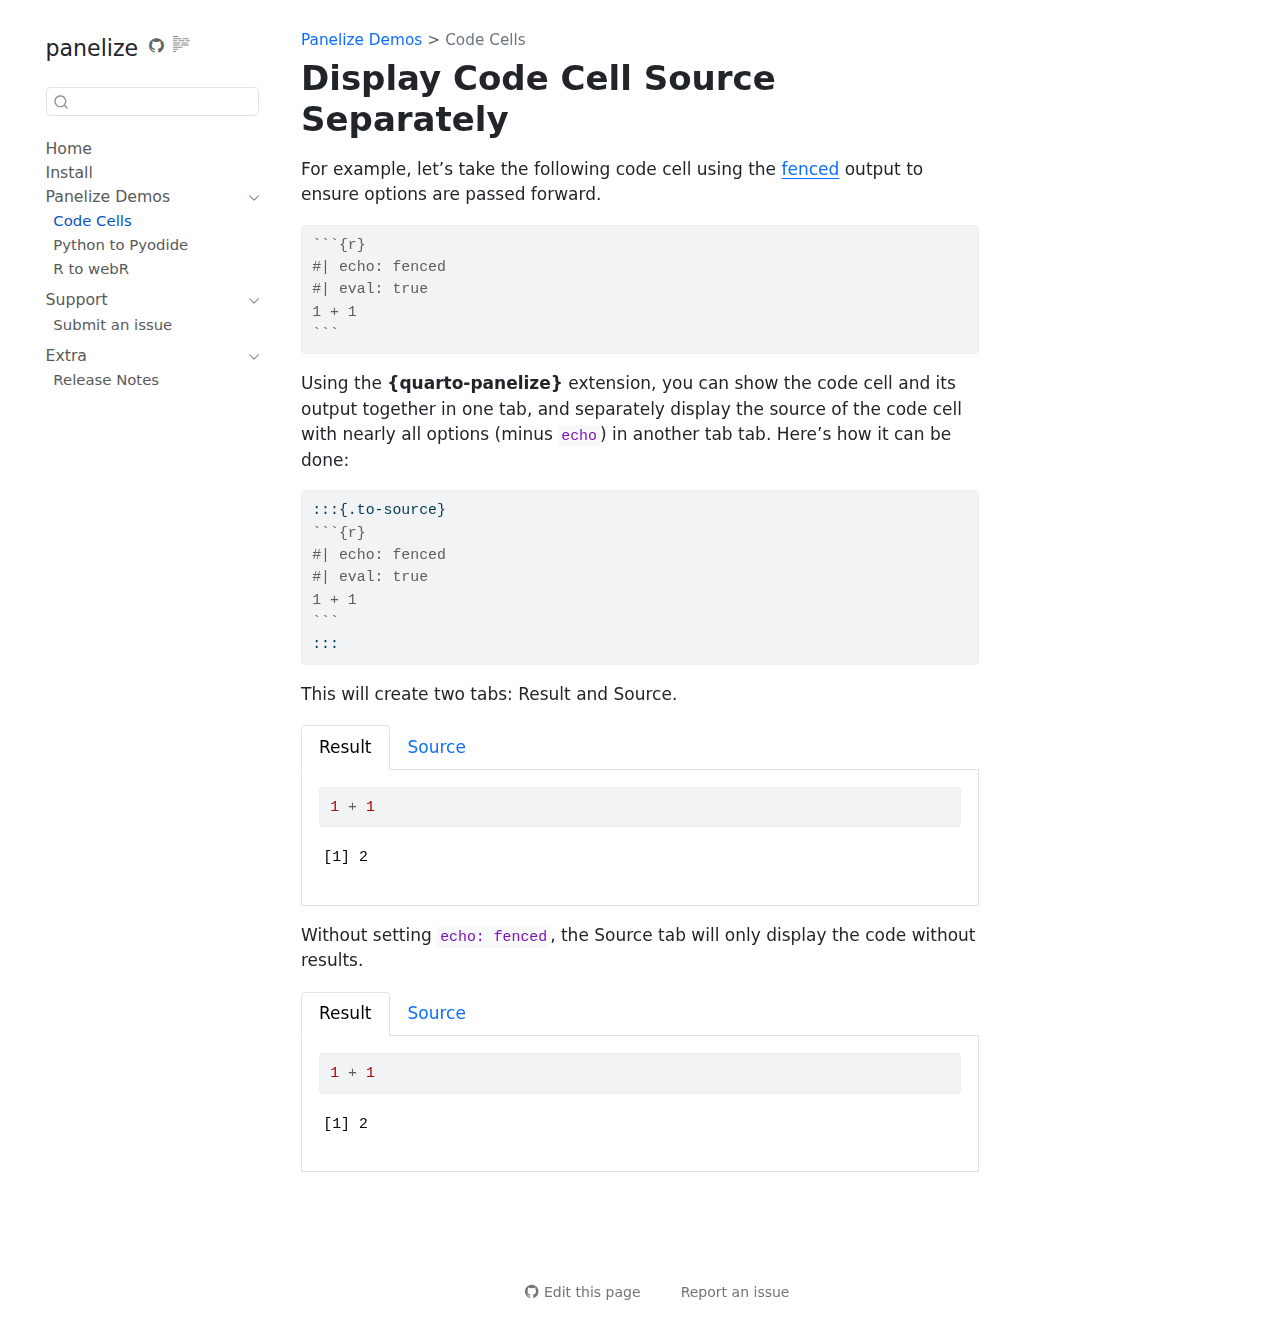
==== commit 2ad1ebb7: "Built site for gh-pages" ====
--- a/qpanelize-cell.html
+++ b/qpanelize-cell.html
@@ -258,7 +258,7 @@
 <span id="cb1-4"><a href="#cb1-4" aria-hidden="true" tabindex="-1"></a><span class="in">1 + 1</span></span>
 <span id="cb1-5"><a href="#cb1-5" aria-hidden="true" tabindex="-1"></a><span class="in">```</span></span></code><button title="Copy to Clipboard" class="code-copy-button"><i class="bi"></i></button></pre></div>
 <p>Using the <strong>{quarto-panelize}</strong> extension, you can show the code cell and its output together in one tab, and separately display the source of the code cell with nearly all options (minus <code>echo</code>) in another tab tab. Here’s how it can be done:</p>
-<div class="sourceCode" id="cb2"><pre class="sourceCode markdown md code-with-copy"><code class="sourceCode markdown"><span id="cb2-1"><a href="#cb2-1" aria-hidden="true" tabindex="-1"></a>:::{.to-panel}</span>
+<div class="sourceCode" id="cb2"><pre class="sourceCode markdown md code-with-copy"><code class="sourceCode markdown"><span id="cb2-1"><a href="#cb2-1" aria-hidden="true" tabindex="-1"></a>:::{.to-source}</span>
 <span id="cb2-2"><a href="#cb2-2" aria-hidden="true" tabindex="-1"></a><span class="in">```{r}</span></span>
 <span id="cb2-3"><a href="#cb2-3" aria-hidden="true" tabindex="-1"></a><span class="in">#| echo: fenced</span></span>
 <span id="cb2-4"><a href="#cb2-4" aria-hidden="true" tabindex="-1"></a><span class="in">#| eval: true</span></span>
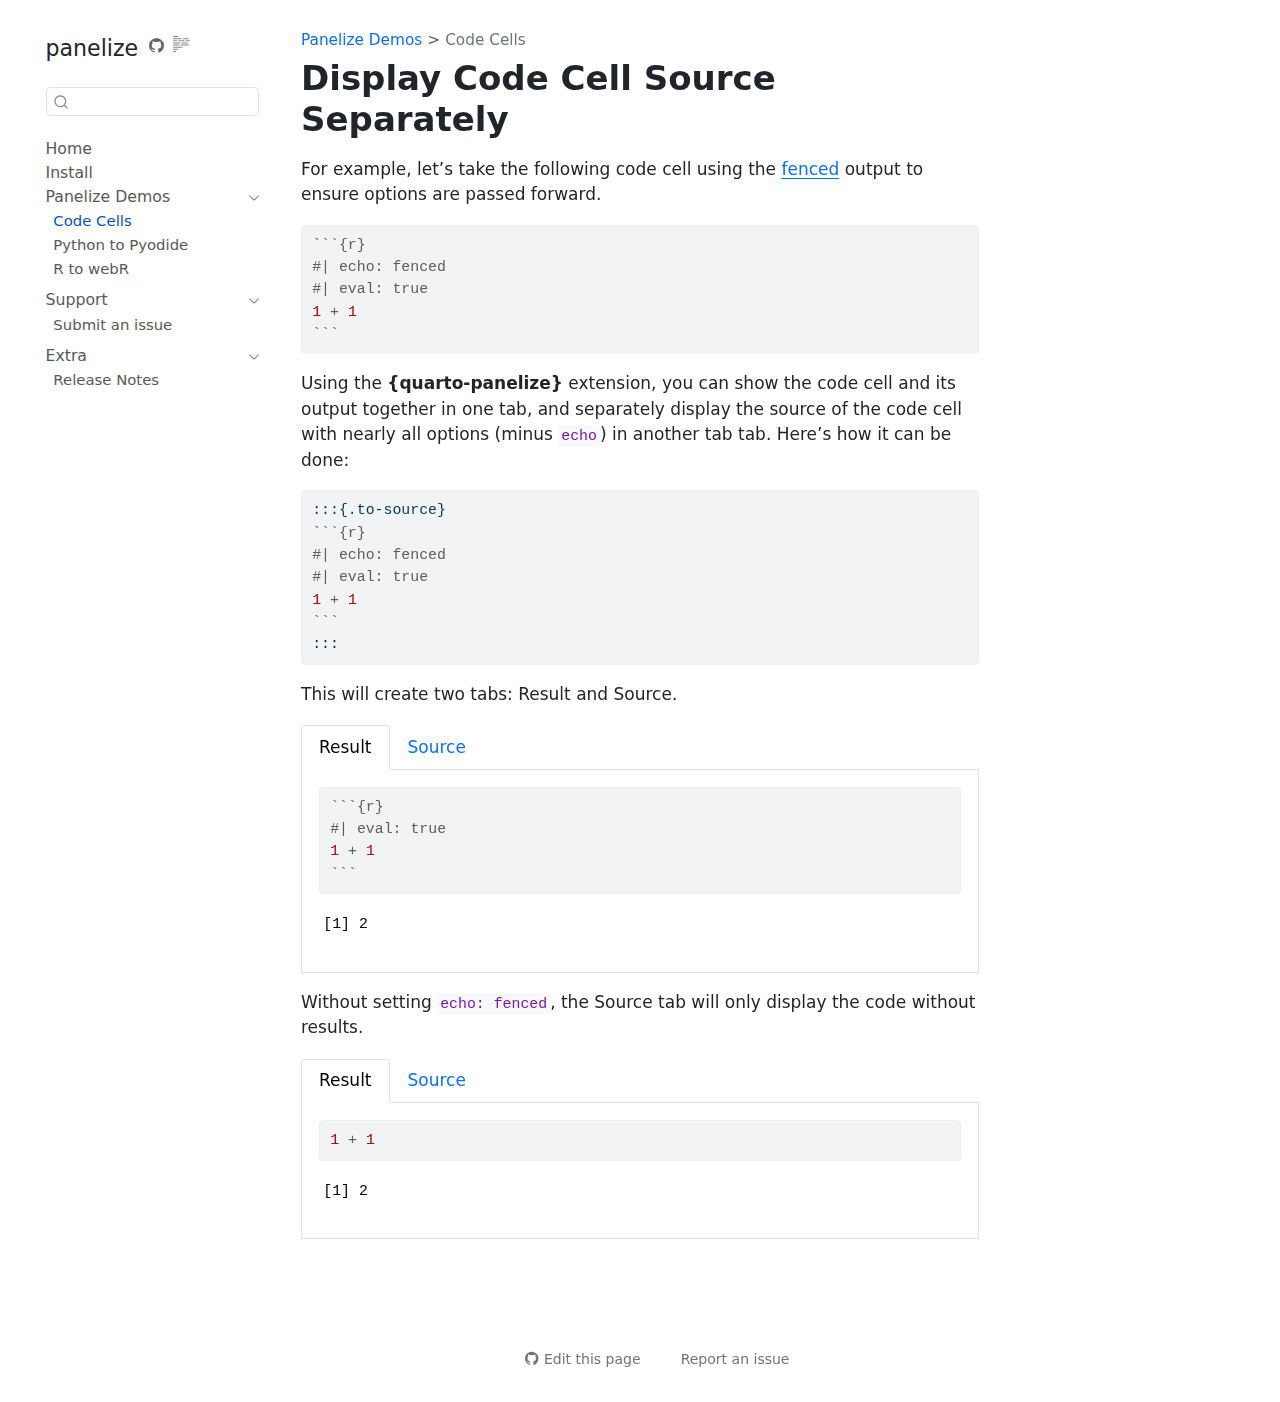
==== commit d84dd203: "Built site for gh-pages" ====
--- a/qpanelize-cell.html
+++ b/qpanelize-cell.html
@@ -2,12 +2,12 @@
 <html xmlns="http://www.w3.org/1999/xhtml" lang="en" xml:lang="en"><head>
 
 <meta charset="utf-8">
-<meta name="generator" content="quarto-1.5.43">
+<meta name="generator" content="quarto-1.7.13">
 
 <meta name="viewport" content="width=device-width, initial-scale=1.0, user-scalable=yes">
 
 
-<title>panelize – Display Code Cell Source Separately</title>
+<title>Display Code Cell Source Separately – panelize</title>
 <style>
 code{white-space: pre-wrap;}
 span.smallcaps{font-variant: small-caps;}
@@ -64,15 +64,16 @@
 <script src="site_libs/quarto-search/fuse.min.js"></script>
 <script src="site_libs/quarto-search/quarto-search.js"></script>
 <meta name="quarto:offset" content="./">
-<script src="site_libs/quarto-html/quarto.js"></script>
+<script src="site_libs/quarto-html/quarto.js" type="module"></script>
+<script src="site_libs/quarto-html/tabsets/tabsets.js" type="module"></script>
 <script src="site_libs/quarto-html/popper.min.js"></script>
 <script src="site_libs/quarto-html/tippy.umd.min.js"></script>
 <script src="site_libs/quarto-html/anchor.min.js"></script>
 <link href="site_libs/quarto-html/tippy.css" rel="stylesheet">
-<link href="site_libs/quarto-html/quarto-syntax-highlighting.css" rel="stylesheet" id="quarto-text-highlighting-styles">
+<link href="site_libs/quarto-html/quarto-syntax-highlighting-66ab7fd5e73b7f0a764e0d49b3e29ab1.css" rel="stylesheet" id="quarto-text-highlighting-styles">
 <script src="site_libs/bootstrap/bootstrap.min.js"></script>
 <link href="site_libs/bootstrap/bootstrap-icons.css" rel="stylesheet">
-<link href="site_libs/bootstrap/bootstrap.min.css" rel="stylesheet" id="quarto-bootstrap" data-mode="light">
+<link href="site_libs/bootstrap/bootstrap-d83fba8907f73068b64e07941be842b2.min.css" rel="stylesheet" append-hash="true" id="quarto-bootstrap" data-mode="light">
 <script id="quarto-search-options" type="application/json">{
   "location": "sidebar",
   "copy-button": false,
@@ -253,16 +254,16 @@
 
 <p>For example, let’s take the following code cell using the <a href="https://quarto.org/docs/computations/execution-options.html#fenced-echo">fenced</a> output to ensure options are passed forward.</p>
 <div class="sourceCode" id="cb1"><pre class="sourceCode markdown md code-with-copy"><code class="sourceCode markdown"><span id="cb1-1"><a href="#cb1-1" aria-hidden="true" tabindex="-1"></a><span class="in">```{r}</span></span>
-<span id="cb1-2"><a href="#cb1-2" aria-hidden="true" tabindex="-1"></a><span class="in">#| echo: fenced</span></span>
-<span id="cb1-3"><a href="#cb1-3" aria-hidden="true" tabindex="-1"></a><span class="in">#| eval: true</span></span>
-<span id="cb1-4"><a href="#cb1-4" aria-hidden="true" tabindex="-1"></a><span class="in">1 + 1</span></span>
+<span id="cb1-2"><a href="#cb1-2" aria-hidden="true" tabindex="-1"></a><span class="co">#| echo: fenced</span></span>
+<span id="cb1-3"><a href="#cb1-3" aria-hidden="true" tabindex="-1"></a><span class="co">#| eval: true</span></span>
+<span id="cb1-4"><a href="#cb1-4" aria-hidden="true" tabindex="-1"></a><span class="dv">1</span> <span class="sc">+</span> <span class="dv">1</span></span>
 <span id="cb1-5"><a href="#cb1-5" aria-hidden="true" tabindex="-1"></a><span class="in">```</span></span></code><button title="Copy to Clipboard" class="code-copy-button"><i class="bi"></i></button></pre></div>
 <p>Using the <strong>{quarto-panelize}</strong> extension, you can show the code cell and its output together in one tab, and separately display the source of the code cell with nearly all options (minus <code>echo</code>) in another tab tab. Here’s how it can be done:</p>
 <div class="sourceCode" id="cb2"><pre class="sourceCode markdown md code-with-copy"><code class="sourceCode markdown"><span id="cb2-1"><a href="#cb2-1" aria-hidden="true" tabindex="-1"></a>:::{.to-source}</span>
 <span id="cb2-2"><a href="#cb2-2" aria-hidden="true" tabindex="-1"></a><span class="in">```{r}</span></span>
-<span id="cb2-3"><a href="#cb2-3" aria-hidden="true" tabindex="-1"></a><span class="in">#| echo: fenced</span></span>
-<span id="cb2-4"><a href="#cb2-4" aria-hidden="true" tabindex="-1"></a><span class="in">#| eval: true</span></span>
-<span id="cb2-5"><a href="#cb2-5" aria-hidden="true" tabindex="-1"></a><span class="in">1 + 1</span></span>
+<span id="cb2-3"><a href="#cb2-3" aria-hidden="true" tabindex="-1"></a><span class="co">#| echo: fenced</span></span>
+<span id="cb2-4"><a href="#cb2-4" aria-hidden="true" tabindex="-1"></a><span class="co">#| eval: true</span></span>
+<span id="cb2-5"><a href="#cb2-5" aria-hidden="true" tabindex="-1"></a><span class="dv">1</span> <span class="sc">+</span> <span class="dv">1</span></span>
 <span id="cb2-6"><a href="#cb2-6" aria-hidden="true" tabindex="-1"></a><span class="in">```</span></span>
 <span id="cb2-7"><a href="#cb2-7" aria-hidden="true" tabindex="-1"></a>:::</span></code><button title="Copy to Clipboard" class="code-copy-button"><i class="bi"></i></button></pre></div>
 <p>This will create two tabs: Result and Source.</p>
@@ -270,15 +271,18 @@
 <ul class="nav nav-tabs" role="tablist"><li class="nav-item" role="presentation"><a class="nav-link active" id="tabset-1-1-tab" data-bs-toggle="tab" data-bs-target="#tabset-1-1" role="tab" aria-controls="tabset-1-1" aria-selected="true" aria-current="page">Result</a></li><li class="nav-item" role="presentation"><a class="nav-link" id="tabset-1-2-tab" data-bs-toggle="tab" data-bs-target="#tabset-1-2" role="tab" aria-controls="tabset-1-2" aria-selected="false">Source</a></li></ul>
 <div class="tab-content">
 <div id="tabset-1-1" class="tab-pane active" role="tabpanel" aria-labelledby="tabset-1-1-tab">
-<div class="sourceCode cell-code" id="cb3"><pre class="sourceCode r code-with-copy"><code class="sourceCode r"><span id="cb3-1"><a href="#cb3-1" aria-hidden="true" tabindex="-1"></a><span class="dv">1</span> <span class="sc">+</span> <span class="dv">1</span></span></code><button title="Copy to Clipboard" class="code-copy-button"><i class="bi"></i></button></pre></div>
+<div class="sourceCode cell-code" id="cb3"><pre class="sourceCode markdown code-with-copy"><code class="sourceCode markdown"><span id="cb3-1"><a href="#cb3-1" aria-hidden="true" tabindex="-1"></a><span class="in">```{r}</span></span>
+<span id="cb3-2"><a href="#cb3-2" aria-hidden="true" tabindex="-1"></a><span class="co">#| eval: true</span></span>
+<span id="cb3-3"><a href="#cb3-3" aria-hidden="true" tabindex="-1"></a><span class="dv">1</span> <span class="sc">+</span> <span class="dv">1</span></span>
+<span id="cb3-4"><a href="#cb3-4" aria-hidden="true" tabindex="-1"></a><span class="in">```</span></span></code><button title="Copy to Clipboard" class="code-copy-button"><i class="bi"></i></button></pre></div>
 <div class="cell-output cell-output-stdout">
 <pre><code>[1] 2</code></pre>
 </div>
 </div>
 <div id="tabset-1-2" class="tab-pane" role="tabpanel" aria-labelledby="tabset-1-2-tab">
-<div class="sourceCode cell-code" id="cb5"><pre class="sourceCode markdown md code-with-copy"><code class="sourceCode markdown"><span id="cb5-1"><a href="#cb5-1" aria-hidden="true" tabindex="-1"></a><span class="in">```{r}</span></span>
-<span id="cb5-2"><a href="#cb5-2" aria-hidden="true" tabindex="-1"></a><span class="in">#| eval: true</span></span>
-<span id="cb5-3"><a href="#cb5-3" aria-hidden="true" tabindex="-1"></a><span class="in">1 + 1</span></span>
+<div class="sourceCode cell-code" id="cb5"><pre class="sourceCode markdown code-with-copy"><code class="sourceCode markdown"><span id="cb5-1"><a href="#cb5-1" aria-hidden="true" tabindex="-1"></a><span class="in">```{r}</span></span>
+<span id="cb5-2"><a href="#cb5-2" aria-hidden="true" tabindex="-1"></a><span class="co">#| eval: true</span></span>
+<span id="cb5-3"><a href="#cb5-3" aria-hidden="true" tabindex="-1"></a><span class="dv">1</span> <span class="sc">+</span> <span class="dv">1</span></span>
 <span id="cb5-4"><a href="#cb5-4" aria-hidden="true" tabindex="-1"></a><span class="in">```</span></span></code><button title="Copy to Clipboard" class="code-copy-button"><i class="bi"></i></button></pre></div>
 </div>
 </div>
@@ -294,7 +298,7 @@
 </div>
 </div>
 <div id="tabset-2-2" class="tab-pane" role="tabpanel" aria-labelledby="tabset-2-2-tab">
-<div class="sourceCode cell-code" id="cb8"><pre class="sourceCode md code-with-copy"><code class="sourceCode markdown"><span id="cb8-1"><a href="#cb8-1" aria-hidden="true" tabindex="-1"></a>1 + 1</span></code><button title="Copy to Clipboard" class="code-copy-button"><i class="bi"></i></button></pre></div>
+<div class="sourceCode cell-code" id="cb8"><pre class="sourceCode r code-with-copy"><code class="sourceCode r"><span id="cb8-1"><a href="#cb8-1" aria-hidden="true" tabindex="-1"></a><span class="dv">1</span> <span class="sc">+</span> <span class="dv">1</span></span></code><button title="Copy to Clipboard" class="code-copy-button"><i class="bi"></i></button></pre></div>
 </div>
 </div>
 </div>
@@ -384,8 +388,6 @@
   });
   clipboard.on('success', onCopySuccess);
   if (window.document.getElementById('quarto-embedded-source-code-modal')) {
-    // For code content inside modals, clipBoardJS needs to be initialized with a container option
-    // TODO: Check when it could be a function (https://github.com/zenorocha/clipboard.js/issues/860)
     const clipboardModal = new window.ClipboardJS('.code-copy-button[data-in-quarto-modal]', {
       text: getTextToCopy,
       container: window.document.getElementById('quarto-embedded-source-code-modal')
@@ -496,7 +498,6 @@
       if (window.Quarto?.typesetMath) {
         window.Quarto.typesetMath(note);
       }
-      // TODO in 1.5, we should make sure this works without a callout special case
       if (note.classList.contains("callout")) {
         return note.outerHTML;
       } else {
--- a/site_libs/quarto-html/quarto-syntax-highlighting-66ab7fd5e73b7f0a764e0d49b3e29ab1.css
+++ b/site_libs/quarto-html/quarto-syntax-highlighting-66ab7fd5e73b7f0a764e0d49b3e29ab1.css
@@ -0,0 +1,205 @@
+/* quarto syntax highlight colors */
+:root {
+  --quarto-hl-ot-color: #003B4F;
+  --quarto-hl-at-color: #657422;
+  --quarto-hl-ss-color: #20794D;
+  --quarto-hl-an-color: #5E5E5E;
+  --quarto-hl-fu-color: #4758AB;
+  --quarto-hl-st-color: #20794D;
+  --quarto-hl-cf-color: #003B4F;
+  --quarto-hl-op-color: #5E5E5E;
+  --quarto-hl-er-color: #AD0000;
+  --quarto-hl-bn-color: #AD0000;
+  --quarto-hl-al-color: #AD0000;
+  --quarto-hl-va-color: #111111;
+  --quarto-hl-bu-color: inherit;
+  --quarto-hl-ex-color: inherit;
+  --quarto-hl-pp-color: #AD0000;
+  --quarto-hl-in-color: #5E5E5E;
+  --quarto-hl-vs-color: #20794D;
+  --quarto-hl-wa-color: #5E5E5E;
+  --quarto-hl-do-color: #5E5E5E;
+  --quarto-hl-im-color: #00769E;
+  --quarto-hl-ch-color: #20794D;
+  --quarto-hl-dt-color: #AD0000;
+  --quarto-hl-fl-color: #AD0000;
+  --quarto-hl-co-color: #5E5E5E;
+  --quarto-hl-cv-color: #5E5E5E;
+  --quarto-hl-cn-color: #8f5902;
+  --quarto-hl-sc-color: #5E5E5E;
+  --quarto-hl-dv-color: #AD0000;
+  --quarto-hl-kw-color: #003B4F;
+}
+
+/* other quarto variables */
+:root {
+  --quarto-font-monospace: SFMono-Regular, Menlo, Monaco, Consolas, "Liberation Mono", "Courier New", monospace;
+}
+
+pre > code.sourceCode > span {
+  color: #003B4F;
+}
+
+code span {
+  color: #003B4F;
+}
+
+code.sourceCode > span {
+  color: #003B4F;
+}
+
+div.sourceCode,
+div.sourceCode pre.sourceCode {
+  color: #003B4F;
+}
+
+code span.ot {
+  color: #003B4F;
+  font-style: inherit;
+}
+
+code span.at {
+  color: #657422;
+  font-style: inherit;
+}
+
+code span.ss {
+  color: #20794D;
+  font-style: inherit;
+}
+
+code span.an {
+  color: #5E5E5E;
+  font-style: inherit;
+}
+
+code span.fu {
+  color: #4758AB;
+  font-style: inherit;
+}
+
+code span.st {
+  color: #20794D;
+  font-style: inherit;
+}
+
+code span.cf {
+  color: #003B4F;
+  font-weight: bold;
+  font-style: inherit;
+}
+
+code span.op {
+  color: #5E5E5E;
+  font-style: inherit;
+}
+
+code span.er {
+  color: #AD0000;
+  font-style: inherit;
+}
+
+code span.bn {
+  color: #AD0000;
+  font-style: inherit;
+}
+
+code span.al {
+  color: #AD0000;
+  font-style: inherit;
+}
+
+code span.va {
+  color: #111111;
+  font-style: inherit;
+}
+
+code span.bu {
+  font-style: inherit;
+}
+
+code span.ex {
+  font-style: inherit;
+}
+
+code span.pp {
+  color: #AD0000;
+  font-style: inherit;
+}
+
+code span.in {
+  color: #5E5E5E;
+  font-style: inherit;
+}
+
+code span.vs {
+  color: #20794D;
+  font-style: inherit;
+}
+
+code span.wa {
+  color: #5E5E5E;
+  font-style: italic;
+}
+
+code span.do {
+  color: #5E5E5E;
+  font-style: italic;
+}
+
+code span.im {
+  color: #00769E;
+  font-style: inherit;
+}
+
+code span.ch {
+  color: #20794D;
+  font-style: inherit;
+}
+
+code span.dt {
+  color: #AD0000;
+  font-style: inherit;
+}
+
+code span.fl {
+  color: #AD0000;
+  font-style: inherit;
+}
+
+code span.co {
+  color: #5E5E5E;
+  font-style: inherit;
+}
+
+code span.cv {
+  color: #5E5E5E;
+  font-style: italic;
+}
+
+code span.cn {
+  color: #8f5902;
+  font-style: inherit;
+}
+
+code span.sc {
+  color: #5E5E5E;
+  font-style: inherit;
+}
+
+code span.dv {
+  color: #AD0000;
+  font-style: inherit;
+}
+
+code span.kw {
+  color: #003B4F;
+  font-weight: bold;
+  font-style: inherit;
+}
+
+.prevent-inlining {
+  content: "</";
+}
+
+/*# sourceMappingURL=959b87231af1ebfcdaf83f2a1def939a.css.map */
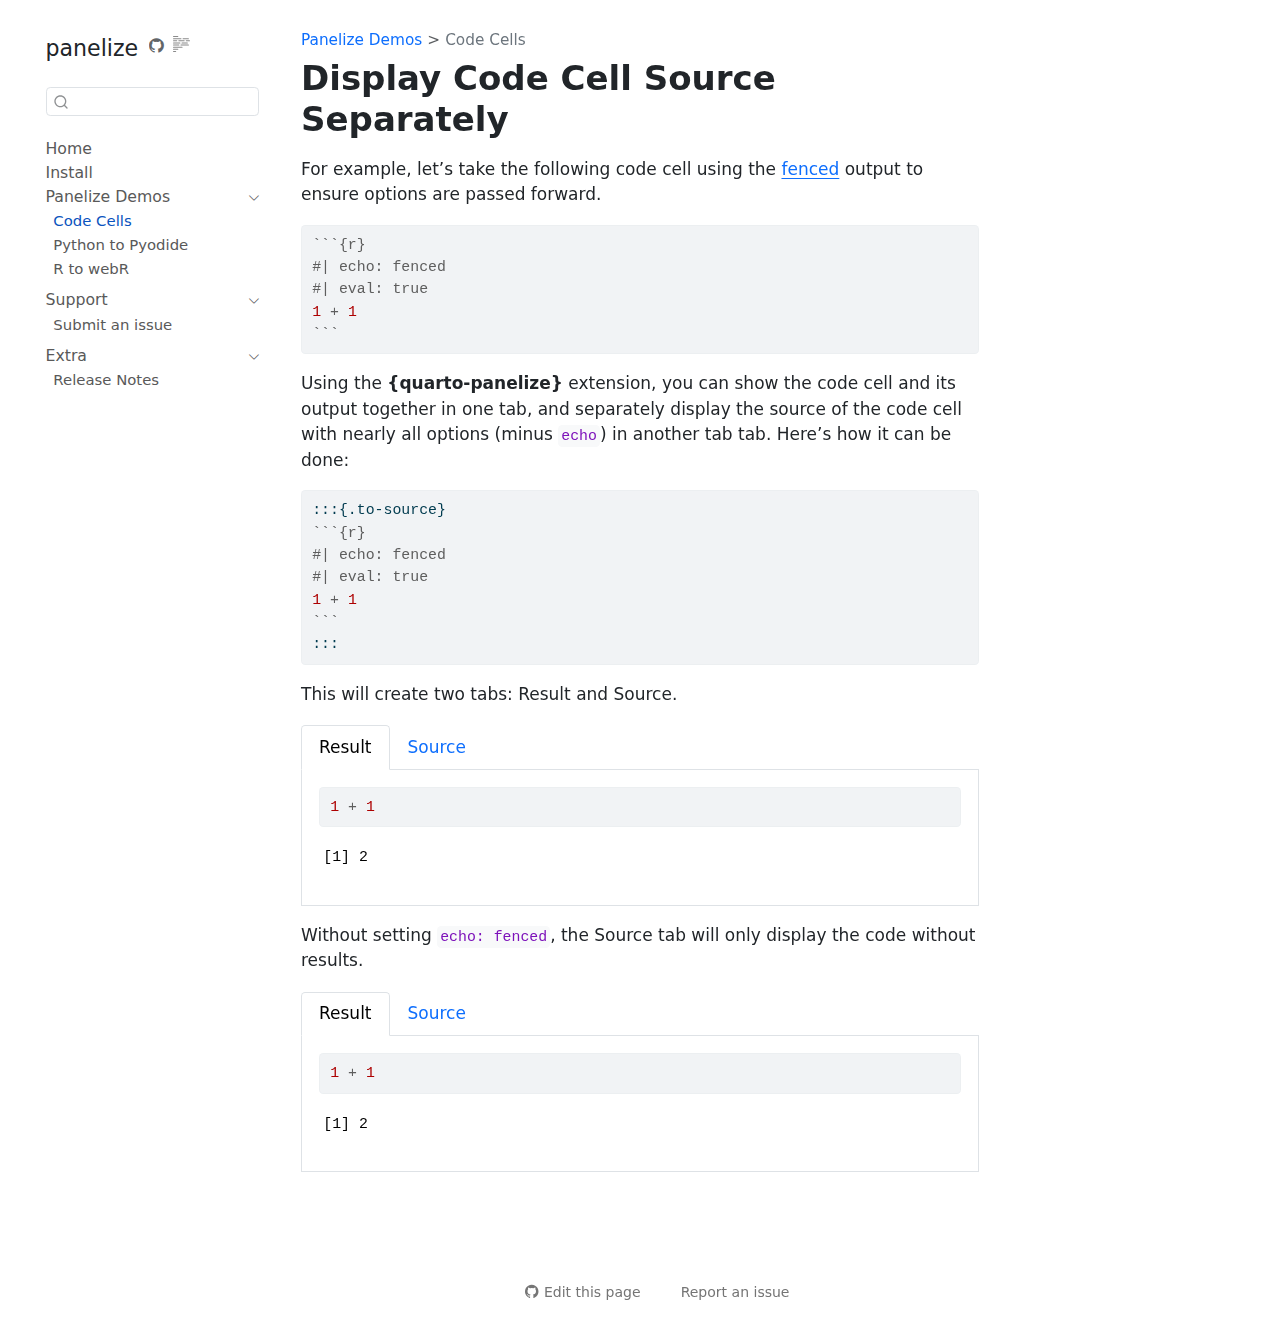
==== commit ac76cb34: "Built site for gh-pages" ====
--- a/qpanelize-cell.html
+++ b/qpanelize-cell.html
@@ -271,10 +271,7 @@
 <ul class="nav nav-tabs" role="tablist"><li class="nav-item" role="presentation"><a class="nav-link active" id="tabset-1-1-tab" data-bs-toggle="tab" data-bs-target="#tabset-1-1" role="tab" aria-controls="tabset-1-1" aria-selected="true" aria-current="page">Result</a></li><li class="nav-item" role="presentation"><a class="nav-link" id="tabset-1-2-tab" data-bs-toggle="tab" data-bs-target="#tabset-1-2" role="tab" aria-controls="tabset-1-2" aria-selected="false">Source</a></li></ul>
 <div class="tab-content">
 <div id="tabset-1-1" class="tab-pane active" role="tabpanel" aria-labelledby="tabset-1-1-tab">
-<div class="sourceCode cell-code" id="cb3"><pre class="sourceCode markdown code-with-copy"><code class="sourceCode markdown"><span id="cb3-1"><a href="#cb3-1" aria-hidden="true" tabindex="-1"></a><span class="in">```{r}</span></span>
-<span id="cb3-2"><a href="#cb3-2" aria-hidden="true" tabindex="-1"></a><span class="co">#| eval: true</span></span>
-<span id="cb3-3"><a href="#cb3-3" aria-hidden="true" tabindex="-1"></a><span class="dv">1</span> <span class="sc">+</span> <span class="dv">1</span></span>
-<span id="cb3-4"><a href="#cb3-4" aria-hidden="true" tabindex="-1"></a><span class="in">```</span></span></code><button title="Copy to Clipboard" class="code-copy-button"><i class="bi"></i></button></pre></div>
+<div class="sourceCode" id="cb3"><pre class="sourceCode r code-with-copy"><code class="sourceCode r"><span id="cb3-1"><a href="#cb3-1" aria-hidden="true" tabindex="-1"></a><span class="dv">1</span> <span class="sc">+</span> <span class="dv">1</span></span></code><button title="Copy to Clipboard" class="code-copy-button"><i class="bi"></i></button></pre></div>
 <div class="cell-output cell-output-stdout">
 <pre><code>[1] 2</code></pre>
 </div>
@@ -284,6 +281,9 @@
 <span id="cb5-2"><a href="#cb5-2" aria-hidden="true" tabindex="-1"></a><span class="co">#| eval: true</span></span>
 <span id="cb5-3"><a href="#cb5-3" aria-hidden="true" tabindex="-1"></a><span class="dv">1</span> <span class="sc">+</span> <span class="dv">1</span></span>
 <span id="cb5-4"><a href="#cb5-4" aria-hidden="true" tabindex="-1"></a><span class="in">```</span></span></code><button title="Copy to Clipboard" class="code-copy-button"><i class="bi"></i></button></pre></div>
+<div class="cell-output cell-output-stdout">
+<pre><code>[1] 2</code></pre>
+</div>
 </div>
 </div>
 </div>
@@ -292,13 +292,16 @@
 <ul class="nav nav-tabs" role="tablist"><li class="nav-item" role="presentation"><a class="nav-link active" id="tabset-2-1-tab" data-bs-toggle="tab" data-bs-target="#tabset-2-1" role="tab" aria-controls="tabset-2-1" aria-selected="true">Result</a></li><li class="nav-item" role="presentation"><a class="nav-link" id="tabset-2-2-tab" data-bs-toggle="tab" data-bs-target="#tabset-2-2" role="tab" aria-controls="tabset-2-2" aria-selected="false">Source</a></li></ul>
 <div class="tab-content">
 <div id="tabset-2-1" class="tab-pane active" role="tabpanel" aria-labelledby="tabset-2-1-tab">
-<div class="sourceCode cell-code" id="cb6"><pre class="sourceCode r code-with-copy"><code class="sourceCode r"><span id="cb6-1"><a href="#cb6-1" aria-hidden="true" tabindex="-1"></a><span class="dv">1</span> <span class="sc">+</span> <span class="dv">1</span></span></code><button title="Copy to Clipboard" class="code-copy-button"><i class="bi"></i></button></pre></div>
+<div class="sourceCode" id="cb7"><pre class="sourceCode r code-with-copy"><code class="sourceCode r"><span id="cb7-1"><a href="#cb7-1" aria-hidden="true" tabindex="-1"></a><span class="dv">1</span> <span class="sc">+</span> <span class="dv">1</span></span></code><button title="Copy to Clipboard" class="code-copy-button"><i class="bi"></i></button></pre></div>
 <div class="cell-output cell-output-stdout">
 <pre><code>[1] 2</code></pre>
 </div>
 </div>
 <div id="tabset-2-2" class="tab-pane" role="tabpanel" aria-labelledby="tabset-2-2-tab">
-<div class="sourceCode cell-code" id="cb8"><pre class="sourceCode r code-with-copy"><code class="sourceCode r"><span id="cb8-1"><a href="#cb8-1" aria-hidden="true" tabindex="-1"></a><span class="dv">1</span> <span class="sc">+</span> <span class="dv">1</span></span></code><button title="Copy to Clipboard" class="code-copy-button"><i class="bi"></i></button></pre></div>
+<div class="sourceCode cell-code" id="cb9"><pre class="sourceCode r code-with-copy"><code class="sourceCode r"><span id="cb9-1"><a href="#cb9-1" aria-hidden="true" tabindex="-1"></a><span class="dv">1</span> <span class="sc">+</span> <span class="dv">1</span></span></code><button title="Copy to Clipboard" class="code-copy-button"><i class="bi"></i></button></pre></div>
+<div class="cell-output cell-output-stdout">
+<pre><code>[1] 2</code></pre>
+</div>
 </div>
 </div>
 </div>
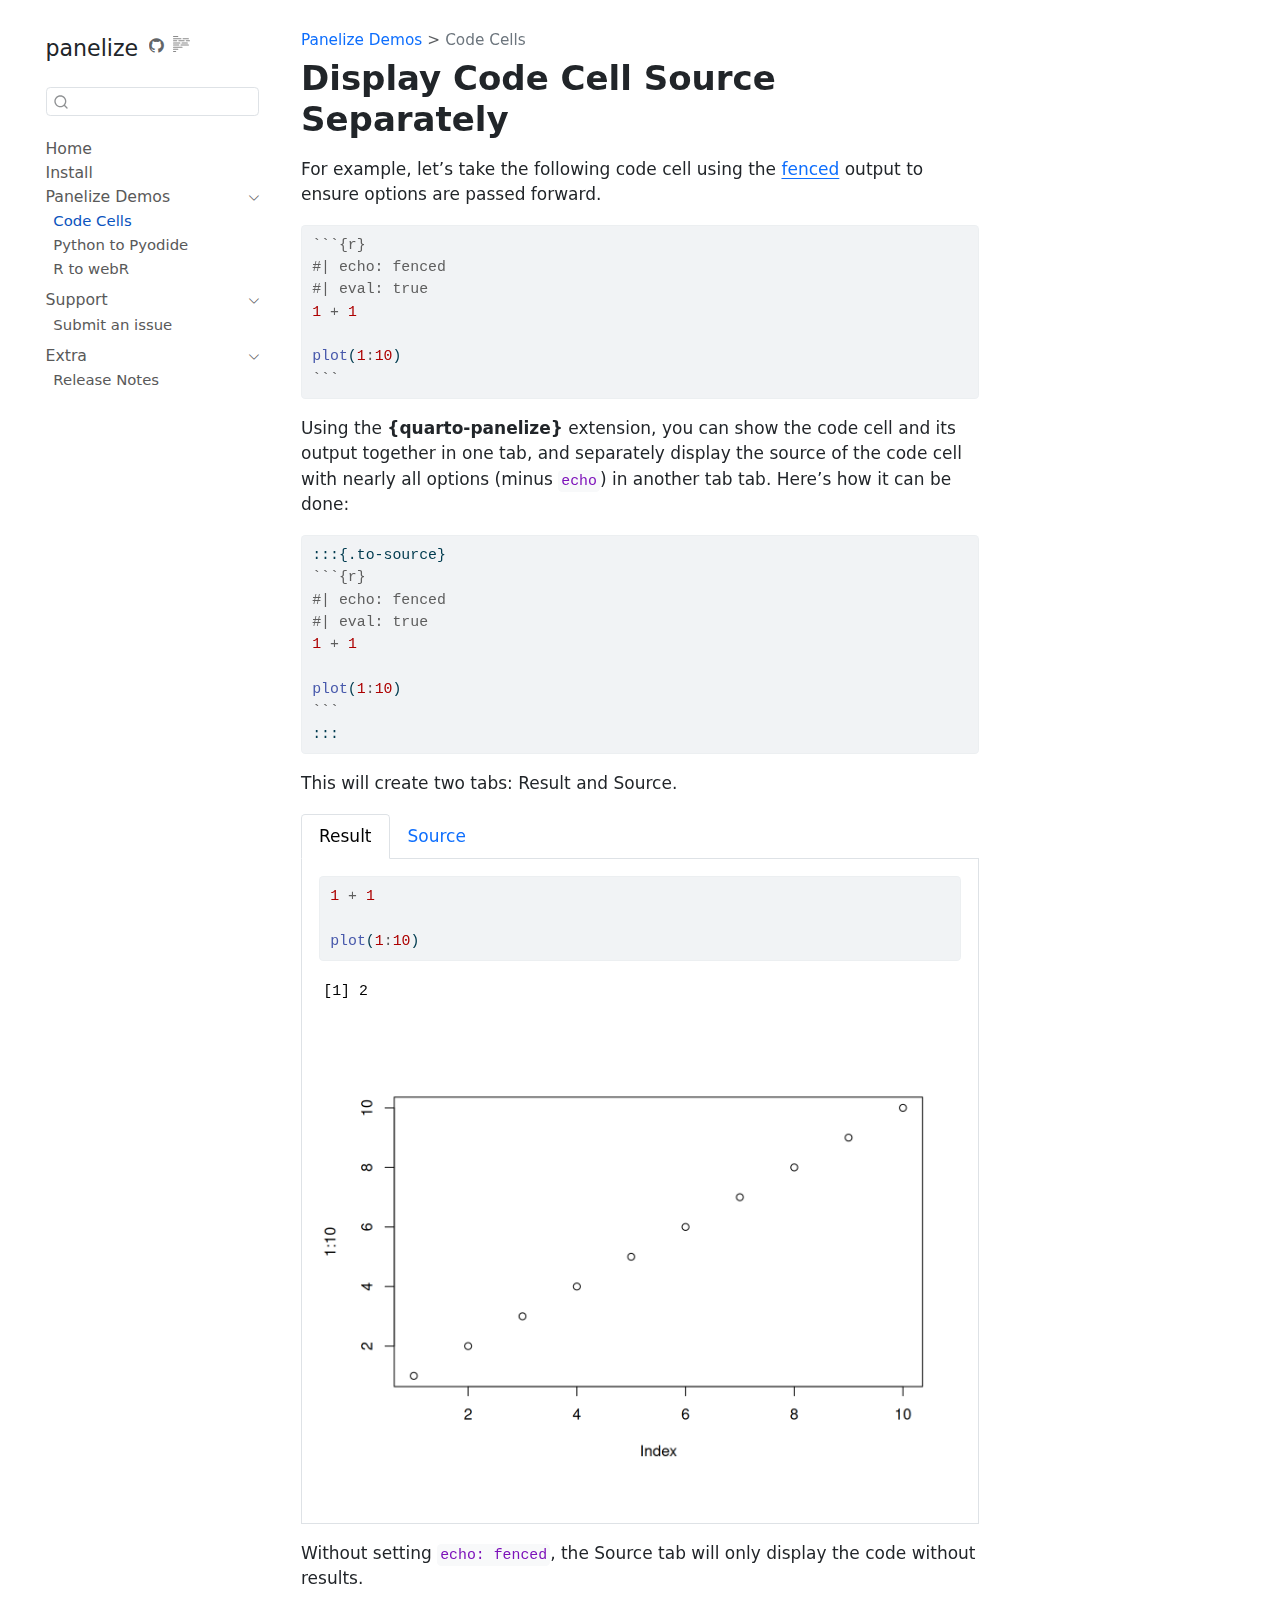
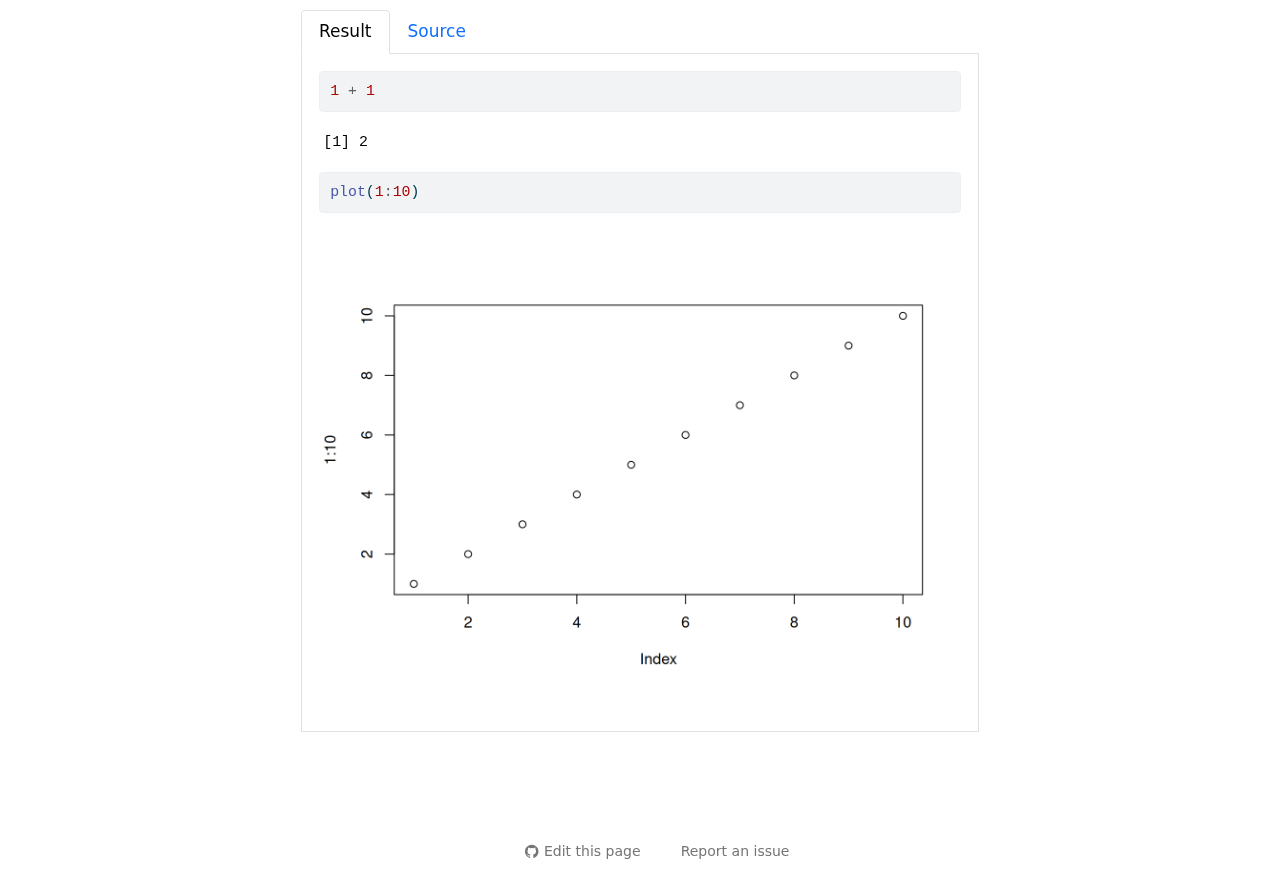
==== commit 4f2a8d17: "Built site for gh-pages" ====
--- a/qpanelize-cell.html
+++ b/qpanelize-cell.html
@@ -257,32 +257,54 @@
 <span id="cb1-2"><a href="#cb1-2" aria-hidden="true" tabindex="-1"></a><span class="co">#| echo: fenced</span></span>
 <span id="cb1-3"><a href="#cb1-3" aria-hidden="true" tabindex="-1"></a><span class="co">#| eval: true</span></span>
 <span id="cb1-4"><a href="#cb1-4" aria-hidden="true" tabindex="-1"></a><span class="dv">1</span> <span class="sc">+</span> <span class="dv">1</span></span>
-<span id="cb1-5"><a href="#cb1-5" aria-hidden="true" tabindex="-1"></a><span class="in">```</span></span></code><button title="Copy to Clipboard" class="code-copy-button"><i class="bi"></i></button></pre></div>
+<span id="cb1-5"><a href="#cb1-5" aria-hidden="true" tabindex="-1"></a></span>
+<span id="cb1-6"><a href="#cb1-6" aria-hidden="true" tabindex="-1"></a><span class="fu">plot</span>(<span class="dv">1</span><span class="sc">:</span><span class="dv">10</span>)</span>
+<span id="cb1-7"><a href="#cb1-7" aria-hidden="true" tabindex="-1"></a><span class="in">```</span></span></code><button title="Copy to Clipboard" class="code-copy-button"><i class="bi"></i></button></pre></div>
 <p>Using the <strong>{quarto-panelize}</strong> extension, you can show the code cell and its output together in one tab, and separately display the source of the code cell with nearly all options (minus <code>echo</code>) in another tab tab. Here’s how it can be done:</p>
 <div class="sourceCode" id="cb2"><pre class="sourceCode markdown md code-with-copy"><code class="sourceCode markdown"><span id="cb2-1"><a href="#cb2-1" aria-hidden="true" tabindex="-1"></a>:::{.to-source}</span>
 <span id="cb2-2"><a href="#cb2-2" aria-hidden="true" tabindex="-1"></a><span class="in">```{r}</span></span>
 <span id="cb2-3"><a href="#cb2-3" aria-hidden="true" tabindex="-1"></a><span class="co">#| echo: fenced</span></span>
 <span id="cb2-4"><a href="#cb2-4" aria-hidden="true" tabindex="-1"></a><span class="co">#| eval: true</span></span>
 <span id="cb2-5"><a href="#cb2-5" aria-hidden="true" tabindex="-1"></a><span class="dv">1</span> <span class="sc">+</span> <span class="dv">1</span></span>
-<span id="cb2-6"><a href="#cb2-6" aria-hidden="true" tabindex="-1"></a><span class="in">```</span></span>
-<span id="cb2-7"><a href="#cb2-7" aria-hidden="true" tabindex="-1"></a>:::</span></code><button title="Copy to Clipboard" class="code-copy-button"><i class="bi"></i></button></pre></div>
+<span id="cb2-6"><a href="#cb2-6" aria-hidden="true" tabindex="-1"></a></span>
+<span id="cb2-7"><a href="#cb2-7" aria-hidden="true" tabindex="-1"></a><span class="fu">plot</span>(<span class="dv">1</span><span class="sc">:</span><span class="dv">10</span>)</span>
+<span id="cb2-8"><a href="#cb2-8" aria-hidden="true" tabindex="-1"></a><span class="in">```</span></span>
+<span id="cb2-9"><a href="#cb2-9" aria-hidden="true" tabindex="-1"></a>:::</span></code><button title="Copy to Clipboard" class="code-copy-button"><i class="bi"></i></button></pre></div>
 <p>This will create two tabs: Result and Source.</p>
 <div class="tabset-margin-container"></div><div class="panel-tabset">
 <ul class="nav nav-tabs" role="tablist"><li class="nav-item" role="presentation"><a class="nav-link active" id="tabset-1-1-tab" data-bs-toggle="tab" data-bs-target="#tabset-1-1" role="tab" aria-controls="tabset-1-1" aria-selected="true" aria-current="page">Result</a></li><li class="nav-item" role="presentation"><a class="nav-link" id="tabset-1-2-tab" data-bs-toggle="tab" data-bs-target="#tabset-1-2" role="tab" aria-controls="tabset-1-2" aria-selected="false">Source</a></li></ul>
 <div class="tab-content">
 <div id="tabset-1-1" class="tab-pane active" role="tabpanel" aria-labelledby="tabset-1-1-tab">
-<div class="sourceCode" id="cb3"><pre class="sourceCode r code-with-copy"><code class="sourceCode r"><span id="cb3-1"><a href="#cb3-1" aria-hidden="true" tabindex="-1"></a><span class="dv">1</span> <span class="sc">+</span> <span class="dv">1</span></span></code><button title="Copy to Clipboard" class="code-copy-button"><i class="bi"></i></button></pre></div>
+<div class="sourceCode" id="cb3"><pre class="sourceCode r code-with-copy"><code class="sourceCode r"><span id="cb3-1"><a href="#cb3-1" aria-hidden="true" tabindex="-1"></a><span class="dv">1</span> <span class="sc">+</span> <span class="dv">1</span></span>
+<span id="cb3-2"><a href="#cb3-2" aria-hidden="true" tabindex="-1"></a></span>
+<span id="cb3-3"><a href="#cb3-3" aria-hidden="true" tabindex="-1"></a><span class="fu">plot</span>(<span class="dv">1</span><span class="sc">:</span><span class="dv">10</span>)</span></code><button title="Copy to Clipboard" class="code-copy-button"><i class="bi"></i></button></pre></div>
 <div class="cell-output cell-output-stdout">
 <pre><code>[1] 2</code></pre>
+</div>
+<div class="cell-output-display">
+<div>
+<figure class="figure">
+<p><img src="qpanelize-cell_files/figure-html/unnamed-chunk-1-1.png" class="img-fluid figure-img" width="672"></p>
+</figure>
+</div>
 </div>
 </div>
 <div id="tabset-1-2" class="tab-pane" role="tabpanel" aria-labelledby="tabset-1-2-tab">
 <div class="sourceCode cell-code" id="cb5"><pre class="sourceCode markdown code-with-copy"><code class="sourceCode markdown"><span id="cb5-1"><a href="#cb5-1" aria-hidden="true" tabindex="-1"></a><span class="in">```{r}</span></span>
 <span id="cb5-2"><a href="#cb5-2" aria-hidden="true" tabindex="-1"></a><span class="co">#| eval: true</span></span>
 <span id="cb5-3"><a href="#cb5-3" aria-hidden="true" tabindex="-1"></a><span class="dv">1</span> <span class="sc">+</span> <span class="dv">1</span></span>
-<span id="cb5-4"><a href="#cb5-4" aria-hidden="true" tabindex="-1"></a><span class="in">```</span></span></code><button title="Copy to Clipboard" class="code-copy-button"><i class="bi"></i></button></pre></div>
+<span id="cb5-4"><a href="#cb5-4" aria-hidden="true" tabindex="-1"></a></span>
+<span id="cb5-5"><a href="#cb5-5" aria-hidden="true" tabindex="-1"></a><span class="fu">plot</span>(<span class="dv">1</span><span class="sc">:</span><span class="dv">10</span>)</span>
+<span id="cb5-6"><a href="#cb5-6" aria-hidden="true" tabindex="-1"></a><span class="in">```</span></span></code><button title="Copy to Clipboard" class="code-copy-button"><i class="bi"></i></button></pre></div>
 <div class="cell-output cell-output-stdout">
 <pre><code>[1] 2</code></pre>
+</div>
+<div class="cell-output-display">
+<div>
+<figure class="figure">
+<p><img src="qpanelize-cell_files/figure-html/unnamed-chunk-1-1.png" class="img-fluid figure-img" width="672"></p>
+</figure>
+</div>
 </div>
 </div>
 </div>
@@ -296,11 +318,27 @@
 <div class="cell-output cell-output-stdout">
 <pre><code>[1] 2</code></pre>
 </div>
+<div class="sourceCode" id="cb9"><pre class="sourceCode r code-with-copy"><code class="sourceCode r"><span id="cb9-1"><a href="#cb9-1" aria-hidden="true" tabindex="-1"></a><span class="fu">plot</span>(<span class="dv">1</span><span class="sc">:</span><span class="dv">10</span>)</span></code><button title="Copy to Clipboard" class="code-copy-button"><i class="bi"></i></button></pre></div>
+<div class="cell-output-display">
+<div>
+<figure class="figure">
+<p><img src="qpanelize-cell_files/figure-html/unnamed-chunk-2-1.png" class="img-fluid figure-img" width="672"></p>
+</figure>
+</div>
+</div>
 </div>
 <div id="tabset-2-2" class="tab-pane" role="tabpanel" aria-labelledby="tabset-2-2-tab">
-<div class="sourceCode cell-code" id="cb9"><pre class="sourceCode r code-with-copy"><code class="sourceCode r"><span id="cb9-1"><a href="#cb9-1" aria-hidden="true" tabindex="-1"></a><span class="dv">1</span> <span class="sc">+</span> <span class="dv">1</span></span></code><button title="Copy to Clipboard" class="code-copy-button"><i class="bi"></i></button></pre></div>
+<div class="sourceCode cell-code" id="cb10"><pre class="sourceCode r code-with-copy"><code class="sourceCode r"><span id="cb10-1"><a href="#cb10-1" aria-hidden="true" tabindex="-1"></a><span class="dv">1</span> <span class="sc">+</span> <span class="dv">1</span></span></code><button title="Copy to Clipboard" class="code-copy-button"><i class="bi"></i></button></pre></div>
 <div class="cell-output cell-output-stdout">
 <pre><code>[1] 2</code></pre>
+</div>
+<div class="sourceCode cell-code" id="cb12"><pre class="sourceCode r code-with-copy"><code class="sourceCode r"><span id="cb12-1"><a href="#cb12-1" aria-hidden="true" tabindex="-1"></a><span class="fu">plot</span>(<span class="dv">1</span><span class="sc">:</span><span class="dv">10</span>)</span></code><button title="Copy to Clipboard" class="code-copy-button"><i class="bi"></i></button></pre></div>
+<div class="cell-output-display">
+<div>
+<figure class="figure">
+<p><img src="qpanelize-cell_files/figure-html/unnamed-chunk-2-1.png" class="img-fluid figure-img" width="672"></p>
+</figure>
+</div>
 </div>
 </div>
 </div>
